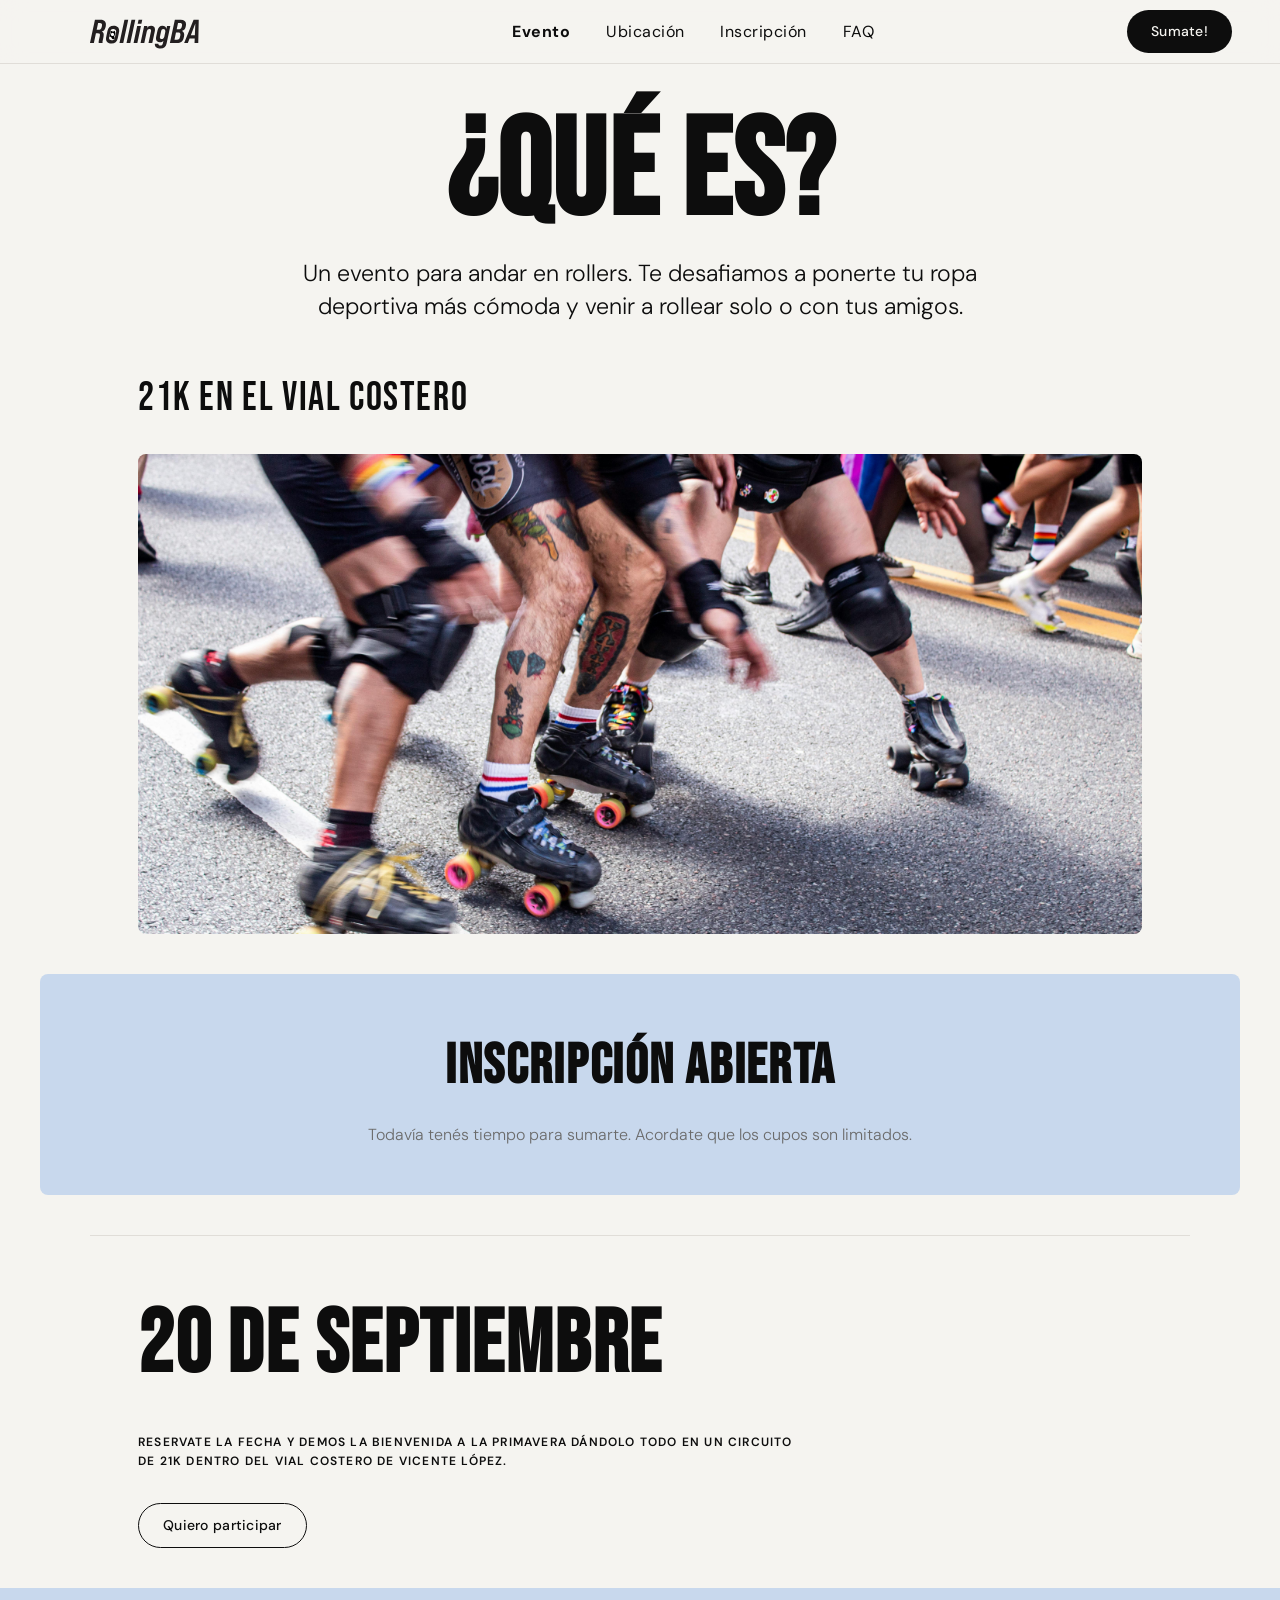
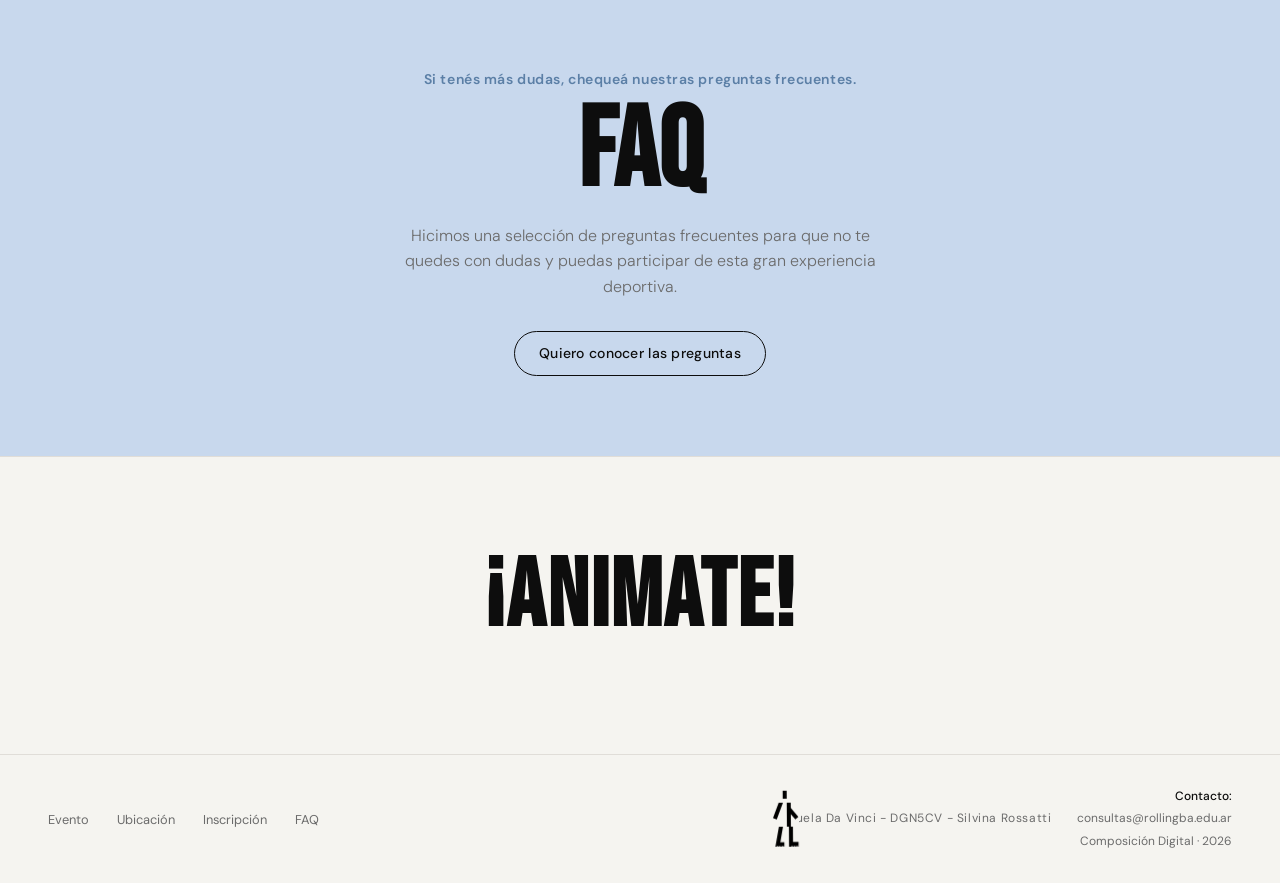
==== secciones/evento.html @ 22c5d2f3 "Add files via upload" ====
<!DOCTYPE html>
<html lang="es">
<head>
  <meta charset="UTF-8">
  <meta name="viewport" content="width=device-width, initial-scale=1.0">
  <title>RollingBA – Evento</title>
  <link rel="preconnect" href="https://fonts.googleapis.com">
  <link rel="preconnect" href="https://fonts.gstatic.com" crossorigin>
  <link href="https://fonts.googleapis.com/css2?family=Bebas+Neue&family=DM+Sans:ital,opsz,wght@0,9..40,300;0,9..40,400;0,9..40,500;0,9..40,700&display=swap" rel="stylesheet">
  <link rel="stylesheet" href="../css/styles.css">
</head>
<body>

  <nav>
    <a href="../index.html" class="nav-logo">
      <img src="../multimedia/logo-nav.svg" alt="RollingBA">
    </a>
    <ul class="nav-links" id="navLinks">
      <li><a href="evento.html" class="active">Evento</a></li>
      <li><a href="ubicacion.html">Ubicación</a></li>
      <li><a href="inscripcion.html">Inscripción</a></li>
      <li><a href="faq.html">FAQ</a></li>
    </ul>
    <a href="inscripcion.html" class="btn-primary" id="navCta" style="display:none">Sumate!</a>
    <button class="nav-toggle" id="navToggle" aria-label="Menú">
      <span></span><span></span><span></span>
    </button>
  </nav>

  <header class="page-header">
    <h1 class="anim">¿Qué es?</h1>
  </header>

  <div class="evento-intro anim">
    <p>Un evento para andar en rollers. Te desafiamos a ponerte tu ropa deportiva más cómoda y venir a rollear solo o con tus amigos.</p>
  </div>

  <p class="evento-subtitle anim">21K EN EL VIAL COSTERO</p>

  <div class="hero-full anim">
    <img src="../multimedia/evento-hero.jpg" alt="Rollers en movimiento">
  </div>

  <section style="max-width:100%;margin:0 auto;padding:40px 40px 40px;">
    <div class="inscripcion-closed anim">
      <h2>INSCRIPCIÓN ABIERTA</h2>
      <p>Todavía tenés tiempo para sumarte. Acordate que los cupos son limitados.</p>
    </div>
  </section>

  <section class="evento-date-section">
    <h2 class="anim">20 DE SEPTIEMBRE</h2>
    <p class="anim">RESERVATE LA FECHA Y DEMOS LA BIENVENIDA A LA PRIMAVERA DÁNDOLO TODO EN UN CIRCUITO DE 21K DENTRO DEL VIAL COSTERO DE VICENTE LÓPEZ.</p>
    <a href="inscripcion.html" class="btn-outline anim">Quiero participar</a>
  </section>

  <section class="section-faq-teaser">
    <p class="pre-label">Si tenés más dudas, chequeá nuestras preguntas frecuentes.</p>
    <h2 class="anim">FAQ</h2>
    <p class="anim">Hicimos una selección de preguntas frecuentes para que no te quedes con dudas y puedas participar de esta gran experiencia deportiva.</p>
    <a href="faq.html" class="btn-outline anim">Quiero conocer las preguntas</a>
  </section>

  <div class="ubicacion-cierre anim">
    <h2>¡ANIMATE!</h2>
  </div>

  <!-- FOOTER -->
  <footer>
    <div class="footer-inner">
      <ul class="footer-links">
        <li><a href="evento.html">Evento</a></li>
        <li><a href="ubicacion.html">Ubicación</a></li>
        <li><a href="inscripcion.html">Inscripción</a></li>
        <li><a href="faq.html">FAQ</a></li>
      </ul>
      <div class="footer-brand">
        <div class="footer-skater-wrap" id="skaterWrap">
          <div class="footer-skater" id="footerSkater">
            <svg width="32" height="70" viewBox="0 0 32 70" fill="none" xmlns="http://www.w3.org/2000/svg">
              <path d="M12.4248 44.999L9 64.5H14V69.999L12 69L10 70L8 69L7.33789 69.999L5.5 69L4 70L2.75 69.999L7.33789 44.999H12.4248ZM22.3379 21.5869L31.751 32.6748L27.9258 35.9121L22.3379 29.3125V45H24.8379V64H31.751V70L30 69L28.5 70L27 69L25.5 70L23.5 69L22.5 70H19.8379V45H17.3379V15H22.3379V21.5869ZM4.6748 35.8877L0 34.1123L7.22461 15H12.5752L4.6748 35.8877ZM17.3389 9.9502H12.3389V0H17.3389V9.9502Z" fill="black"/>
            </svg>
          </div>
          <span class="footer-dgn" id="footerDgn">Escuela Da Vinci - DGN5CV - Silvina Rossatti</span>
        </div>
      </div>
      <div class="footer-contact">
        <strong>Contacto:</strong>
        <a href="mailto:consultas@rollingba.edu.ar">consultas@rollingba.edu.ar</a>
        <span style="display:block;margin-top:4px;">Composición Digital · 2026</span>
      </div>
    </div>
  </footer>

  <script src="../js/main.js"></script>
</body>
</html>
---- css/styles.css ----
*, *::before, *::after { box-sizing: border-box; margin: 0; padding: 0; }

:root {
  --black: #0d0d0d;
  --white: #f5f4f0;
  --blue: #5b7fa6;
  --blue-light: #c8d8ed;
  --gray: #6b6b6b;
  --border: #e0ddd8;
  --font-display: 'Bebas Neue', sans-serif;
  --font-body: 'DM Sans', sans-serif;
}

html { scroll-behavior: smooth; }

body {
  background: var(--white);
  color: var(--black);
  font-family: var(--font-body);
  font-size: 16px;
  line-height: 1.6;
  overflow-x: hidden;
}

/* ─── NAV ─── */
nav {
  position: fixed;
  top: 0; left: 0; right: 0;
  z-index: 100;
  display: flex;
  align-items: center;
  justify-content: space-between;
  padding: 0 48px;
  height: 64px;
  background: rgba(245, 244, 240, 0.92);
  backdrop-filter: blur(12px);
  border-bottom: 1px solid var(--border);
}

.nav-logo {
  display: flex;
  align-items: center;
  text-decoration: none;
}
.nav-logo img {
  height: 4.5rem;
  width: auto;
}

.nav-links {
  display: flex;
  align-items: center;
  gap: 2.25rem;
  list-style: none;
}

.nav-links a {
  font-size: 1rem;
  font-weight: 400;
  color: var(--black);
  text-decoration: none;
  letter-spacing: 0.03em;
  transition: opacity 0.2s;
}
.nav-links a:hover { opacity: 0.5; }
.nav-links a.active { font-weight: 700; }

.btn-primary {
  display: inline-flex;
  align-items: center;
  justify-content: center;
  background: var(--black);
  color: var(--white);
  font-family: var(--font-body);
  font-size: 0.875rem;
  font-weight: 500;
  padding: 10px 24px;
  border-radius: 100px;
  text-decoration: none;
  border: none;
  cursor: pointer;
  transition: background 0.2s, transform 0.15s;
  letter-spacing: 0.02em;
}
.btn-primary:hover { background: var(--blue); transform: translateY(-1px); }

.btn-outline {
  display: inline-flex;
  align-items: center;
  justify-content: center;
  background: transparent;
  color: var(--black);
  font-family: var(--font-body);
  font-size: 0.875rem;
  font-weight: 500;
  padding: 10px 24px;
  border-radius: 100px;
  text-decoration: none;
  border: 1.5px solid var(--black);
  cursor: pointer;
  transition: background 0.2s, color 0.2s, transform 0.15s;
  letter-spacing: 0.02em;
}
.btn-outline:hover { background: var(--black); color: var(--white); transform: translateY(-1px); }

.nav-toggle {
  display: none;
  flex-direction: column;
  gap: 5px;
  cursor: pointer;
  background: none;
  border: none;
  padding: 4px;
}
.nav-toggle span {
  display: block;
  width: 22px;
  height: 2px;
  background: var(--black);
  border-radius: 2px;
  transition: transform 0.3s, opacity 0.3s;
}

/* ─── HOME HERO ─── */
.hero {
  padding-top: 64px;
  min-height: 100vh;
  display: flex;
  flex-direction: column;
  align-items: center;
}

.hero-text {
  text-align: center;
  padding: 72px 24px 48px;
}

.hero-km {
  font-family: var(--font-display);
  font-size: clamp(7rem, 20vw, 14rem);
  line-height: 0.9;
  letter-spacing: -0.01em;
  color: var(--black);
}

.hero-tagline {
  font-size: clamp(1rem, 2.5vw, 1.25rem);
  font-weight: 300;
  color: var(--gray);
  margin-top: 8px;
  letter-spacing: 0.04em;
}

.hero-image-wrapper {
  position: relative;
  width: 100%;
  max-width: 860px;
  margin: 0 auto;
}

.hero-image-wrapper::before {
  content: '';
  position: absolute;
  left: -9999px;
  right: -9999px;
  top: 50%;
  transform: translateY(-50%);
  height: 72%;
  background: var(--blue-light);
  z-index: 0;
}

.hero-image-wrapper img {
  position: relative;
  z-index: 1;
  width: 100%;
  height: 460px;
  display: block;
  border-radius: 4px;
  object-fit: cover;
  object-position: center 30%;
}

/* ─── COUNTDOWN ─── */
.countdown-label {
  width: 100%;
  padding: 20px 48px;
  font-size: 0.75rem;
  font-weight: 500;
  letter-spacing: 0.08em;
  text-transform: uppercase;
  color: var(--black);
  background: var(--white);
}

.countdown-bar {
  width: 100%;
  background: var(--black);
  padding: 40px 48px;
}

.countdown-inner {
  display: flex;
  align-items: flex-start;
  justify-content: center;
  gap: clamp(24px, 6vw, 80px);
}

.countdown-unit {
  display: flex;
  flex-direction: column;
  align-items: center;
  gap: 4px;
}

.countdown-number {
  font-family: var(--font-display);
  font-size: clamp(3rem, 8vw, 5.5rem);
  line-height: 1;
  letter-spacing: 0.02em;
  color: var(--white);
}

.countdown-text {
  font-size: 0.7rem;
  font-weight: 400;
  letter-spacing: 0.1em;
  text-transform: uppercase;
  color: rgba(255,255,255,0.45);
}

/* ─── HOME: EVENT / MAP SECTION ─── */
.section-event {
  padding: 88px 48px 56px;
  max-width: 1200px;
  margin: 0 auto;
}

.section-event .date-label {
  font-size: 1rem;
  font-weight: 300;
  color: var(--gray);
  margin-bottom: 14px;
}

.section-event h2 {
  font-family: var(--font-display);
  font-size: clamp(2.5rem, 7vw, 5rem);
  line-height: 1.0;
  color: var(--black);
  max-width: 600px;
  margin-bottom: 20px;
}

.section-event > p {
  font-size: 1rem;
  font-weight: 300;
  color: var(--gray);
  max-width: 520px;
  margin-bottom: 36px;
}

.map-container {
  width: 100%;
  max-width: 760px;
  height: 400px;
  border-radius: 8px;
  overflow: hidden;
  border: 1px solid var(--border);
}
.map-container iframe { width: 100%; height: 100%; border: none; }

/* ─── HOME: INSCRIPTION ─── */
.section-inscripcion {
  padding: 88px 48px;
  max-width: 1200px;
  margin: 0 auto;
  border-top: 1px solid var(--border);
}

.section-inscripcion h2 {
  font-family: var(--font-display);
  font-size: clamp(2.5rem, 7vw, 5rem);
  color: var(--black);
  margin-bottom: 14px;
}

.section-inscripcion p {
  font-size: 1rem;
  font-weight: 300;
  color: var(--gray);
  max-width: 480px;
  margin-bottom: 28px;
}

/* ─── FAQ TEASER ─── */
.section-faq-teaser {
  background: var(--blue-light);
  padding: 80px 48px;
  text-align: center;
}

.section-faq-teaser .pre-label {
  font-size: 0.875rem;
  font-weight: 600;
  color: var(--blue);
  margin-bottom: 10px;
  letter-spacing: 0.04em;
}

.section-faq-teaser h2 {
  font-family: var(--font-display);
  font-size: clamp(3rem, 10vw, 7rem);
  line-height: 0.95;
  color: var(--black);
  margin-bottom: 16px;
}

.section-faq-teaser p {
  font-size: 1rem;
  font-weight: 300;
  color: var(--gray);
  max-width: 480px;
  margin: 0 auto 32px;
}

/* ─── PAGE HEADER ─── */
.page-header {
  padding-top: 64px;
  text-align: center;
}

.page-header h1 {
  font-family: var(--font-display);
  font-size: clamp(4rem, 14vw, 8.5rem);
  line-height: 0.92;
  letter-spacing: 0.01em;
  color: var(--black);
  padding: 48px 24px 20px;
}

.page-header .subtitle {
  font-size: clamp(1rem, 2.5vw, 1.35rem);
  font-weight: 300;
  color: var(--black);
  max-width: 540px;
  margin: 0 auto;
  padding: 0 24px 48px;
  line-height: 1.45;
}

/* ─── EVENTO PAGE ─── */
.evento-intro {
  padding: 0 48px 36px;
  max-width: clamp(280px, 90%, 800px);
  margin-left: auto;
  margin-right: auto;
  text-align: center;
  display: block;
}

.evento-intro p {
  font-size: clamp(1.1rem, 2.5vw, 1.45rem);
  font-weight: 300;
  color: var(--black);
  line-height: 1.4;
}

.evento-subtitle {
  font-family: var(--font-display);
  font-size: clamp(1.5rem, 4vw, 2.5rem);
  letter-spacing: 0.04em;
  color: var(--black);
  max-width: 1100px;
  margin: 0 auto;
  padding: 8px 48px 24px;
}

.hero-full {
  width: 100%;
  max-width: 1100px;
  margin: 0 auto;
  padding: 0 48px;
}

.hero-full img {
  width: 100%;
  height: 480px;
  object-fit: cover;
  object-position: center 20%;
  border-radius: 8px;
  display: block;
}

.hero-full-img {
  width: 100%;
  max-width: 1100px;
  margin: 0 auto;
  padding: 0 48px;
}
.hero-full-img img {
  width: 100%;
  height: 480px;
  object-fit: cover;
  object-position: center 20%;
  border-radius: 8px;
  display: block;
}

.evento-date-section {
  max-width: 1100px;
  margin: 0 auto;
  padding: 40px 48px 40px;
  border-top: 1px solid var(--border);

}

.evento-date-section h2 {
  font-family: var(--font-display);
  font-size: clamp(2.5rem, 8vw, 5.5rem);
  color: var(--black);
  margin-bottom: 16px;
  letter-spacing: 0.02em;
}

.evento-date-section p,
.evento-date-section .evento-desc {
  font-size: 0.75rem;
  font-weight: 600;
  letter-spacing: 0.1em;
  text-transform: uppercase;
  color: var(--black);
  max-width: 660px;
  margin-bottom: 32px;
}

/* ─── UBICACION PAGE ─── */
.ubicacion-intro {
  max-width: clamp(280px, 90%, 900px);
  margin: 0 auto;
  padding: 0 48px 48px;
  border-bottom: 1px solid var(--border);
}

.ubicacion-intro p {
  font-size: clamp(1rem, 2.5vw, 1.35rem);
  font-weight: 300;
  color: var(--black);
  line-height: 1.45;
}

.ubicacion-body {
  max-width: 1000px;
  margin: 0 auto;
  padding: 56px 48px;
}

.ubicacion-inscripcion h2,
.ubicacion-body h2 {
  font-family: var(--font-display);
  font-size: clamp(2rem, 5vw, 3.5rem);
  letter-spacing: 0.03em;
  color: var(--black);
  margin-bottom: 12px;
}

.ubicacion-inscripcion p,
.ubicacion-body p {
  font-size: 1rem;
  font-weight: 300;
  color: var(--gray);
  margin-bottom: 24px;
  max-width: 600px;
}

.ubicacion-map {
  width: 55%;
  height: 460px;
  border-radius: 8px;
  overflow: hidden;
  border: 1px solid var(--border);
  margin: 32px auto 56px;
}
.ubicacion-map iframe { width: 100%; height: 100%; border: none; }

.ubicacion-transporte {
  padding: 40px 0;
  border-top: 1px solid var(--border);
  text-align: center;
}

.ubicacion-transporte h2 {
  font-family: var(--font-display);
  font-size: clamp(2rem, 5vw, 3.5rem);
  letter-spacing: 0.03em;
  color: var(--black);
  margin-bottom: 16px;
}

.ubicacion-transporte p {
  font-size: clamp(1rem, 2.5vw, 1.35rem);
  font-weight: 300;
  color: var(--black);
}

.ubicacion-cierre {
  text-align: center;
  padding: 64px 48px 80px;
  border-top: 1px solid var(--border);
}

.ubicacion-cierre h2 {
  font-family: var(--font-display);
  font-size: clamp(3rem, 8vw, 6rem);
  letter-spacing: 0.02em;
  color: var(--black);
}

/* ─── FAQ PAGE ─── */
.faq-section {
  max-width: 860px;
  margin: 0 auto;
  padding: 0 48px 40px;
}

.faq-intro {
  font-family: var(--font-display);
  font-size: clamp(1.25rem, 3.5vw, 2rem);
  letter-spacing: 0.04em;
  color: var(--black);
  margin-bottom: 40px;
}

.faq-item {
  border-bottom: 1px solid var(--border);
  padding: 28px 0;
}
.faq-item:first-of-type { border-top: 1px solid var(--border); }

.faq-question {
  font-size: clamp(1rem, 2.5vw, 1.2rem);
  font-weight: 400;
  color: var(--black);
  margin-bottom: 10px;
  line-height: 1.3;
}

.faq-answer {
  font-size: 0.9375rem;
  font-weight: 300;
  color: var(--gray);
  line-height: 1.65;
  max-width: 680px;
}

.faq-contact {
  max-width: 860px;
  margin: 0 auto;
  padding: 0 48px 96px;
}

.faq-contact h2 {
  font-family: var(--font-display);
  font-size: clamp(2.5rem, 7vw, 5rem);
  letter-spacing: 0.02em;
  color: var(--black);
  margin-bottom: 16px;
}

.faq-contact p {
  font-size: 1rem;
  font-weight: 300;
  color: var(--gray);
}

.faq-contact a {
  font-weight: 600;
  color: var(--black);
  text-decoration: none;
  border-bottom: 1px solid currentColor;
  transition: opacity 0.2s;
}
.faq-contact a:hover { opacity: 0.5; }

/* ─── INSCRIPCION PAGE ─── */
.inscripcion-section {
  max-width: 680px;
  margin: 0 auto;
  padding: 42px 48px 80px;
}

.inscripcion-pre,
.inscripcion-intro {
  font-size: 1.3rem;
  font-weight: 300;
  color: var(--black);
  margin-bottom: 8px;
  text-align: center;
}

.inscripcion-section h2 {
  font-family: var(--font-display);
  font-size: clamp(1.75rem, 5vw, 3rem);
  letter-spacing: 0.04em;
  color: var(--black);
  margin-bottom: 40px;
  line-height: 1.05;
}

.form-grid {
  display: grid;
  grid-template-columns: 1fr 1fr;
  gap: 20px 24px;
}

.form-group { display: flex; flex-direction: column; gap: 6px; }
.form-group.full { grid-column: 1 / -1; }

label {
  font-size: 0.7rem;
  font-weight: 600;
  letter-spacing: 0.1em;
  text-transform: uppercase;
  color: var(--black);
}

input, select, textarea {
  font-family: var(--font-body);
  font-size: 0.9375rem;
  font-weight: 300;
  color: var(--black);
  background: var(--white);
  border: 1.5px solid var(--border);
  border-radius: 6px;
  padding: 12px 16px;
  outline: none;
  transition: border-color 0.2s;
  width: 100%;
  appearance: none;
}
input:focus, select:focus, textarea:focus { border-color: var(--black); }
input::placeholder, textarea::placeholder { color: #bbb; }
textarea { resize: vertical; min-height: 100px; }

.form-radio-group { display: flex; gap: 20px; flex-wrap: wrap; }

.form-radio {
  display: flex;
  align-items: center;
  gap: 8px;
  cursor: pointer;
  font-size: 0.9375rem;
  font-weight: 300;
  color: var(--black);
  font-family: var(--font-body);
}
.form-radio input[type="radio"] {
  width: 16px; height: 16px;
  border-radius: 50%;
  padding: 0; cursor: pointer;
  accent-color: var(--black);
}

.form-submit { margin-top: 36px; display: flex; flex-direction: column; gap: 12px; }
.form-note { font-size: 0.8rem; font-weight: 300; color: var(--gray); }

.inscripcion-closed,
.inscripcion-banner-inner {
  background: var(--blue-light);
  border-radius: 8px;
  padding: 48px 40px;
  text-align: center;
}

.inscripcion-closed h2,
.inscripcion-banner-inner h2 {
  font-family: var(--font-display);
  font-size: clamp(2rem, 5vw, 3.5rem);
  letter-spacing: 0.03em;
  color: var(--black);
  margin-bottom: 10px;
  text-align: center;
}

.inscripcion-closed p,
.inscripcion-banner-inner p {
  font-size: 1rem;
  font-weight: 300;
  color: var(--gray);
  text-align: center;
}

/* ─── FOOTER ─── */
footer {
  background: var(--white);
  border-top: 1px solid var(--border);
  padding: 32px 48px;
}

.footer-inner {
  display: flex;
  align-items: center;
  justify-content: space-between;
  flex-wrap: nowrap;
  gap: 20px;
}

.footer-links { display: flex; gap: 28px; list-style: none; }
.footer-links a { font-size: 0.8rem; color: var(--gray); text-decoration: none; transition: color 0.2s; }
.footer-links a:hover { color: var(--black); }

.footer-brand { display: flex; align-items: center; gap: 14px; }

/* ── FOOTER ROLLERSKATER ANIMATION ── */
.footer-skater-wrap {
  position: relative;
  height: 36px;
  margin: 0 auto;
  display: flex;
  justify-self: center; 
  justify-content: center;
  align-items: center;
}

.footer-skater {
  position: absolute;
  left: 0;
  top: 50%;
  transform: translateY(-50%);
  width: 1.6rem;
  height: auto;    
  will-change: transform, left;
  background: transparent;
  overflow: visible;
}

.footer-skater svg {
  width: 100%;
  height: 100%;
  display: block;
  background: transparent;
}

.footer-dgn {
  font-size: 0.75rem;
  color: var(--gray);
  letter-spacing: 0.05em;
  white-space: nowrap;
}

.footer-contact { font-size: 0.75rem; color: var(--gray); text-align: right; }
.footer-contact strong { font-weight: 500; color: var(--black); display: block; margin-bottom: 2px; }
.footer-contact a { color: var(--gray); text-decoration: none; }
.footer-contact a:hover { color: var(--black); }
.footer-credit { font-size: 0.75rem; color: var(--gray); }

/* ─── ANIMATIONS ─── */
@keyframes fadeUp {
  from { opacity: 0; transform: translateY(24px); }
  to   { opacity: 1; transform: translateY(0); }
}
.anim { opacity: 0; }
.anim.visible { animation: fadeUp 0.6s ease forwards; }

/* ─── RESPONSIVE ─── */
/* ─── TABLET (max 1024px) ─── */
@media (max-width: 1024px) {
  nav { padding: 0 32px; }

  .section-event,
  .section-inscripcion  { padding-left: 32px; padding-right: 32px; }
  .section-faq-teaser   { padding-left: 32px; padding-right: 32px; }

  .evento-intro,
  .evento-subtitle,
  .hero-full,
  .hero-full-img,
  .evento-date-section  { padding-left: 32px; padding-right: 32px; }

  .faq-section,
  .faq-contact          { padding-left: 32px; padding-right: 32px; }

  .inscripcion-section  { padding-left: 32px; padding-right: 32px; }

  .ubicacion-intro,
  .ubicacion-body,
  .ubicacion-cierre     { padding-left: 32px; padding-right: 32px; }

  footer                { padding-left: 32px; padding-right: 32px; }
}

/* ─── MOBILE (max 768px) ─── */
@media (max-width: 768px) {
  /* Nav - mobile*/
  nav { padding: 0 20px; height: 56px; }
  .nav-links, nav > .btn-primary { display: none; }
  .nav-toggle { display: flex; }

  .nav-links.open {
    display: flex;
    flex-direction: column;
    position: fixed;
    top: 56px; left: 0; right: 0;
    background: var(--white);
    border-bottom: 1px solid var(--border);
    padding: 24px 20px 32px;
    gap: 20px;
    align-items: flex-start;
    z-index: 99;
  }
  .nav-links.open a { font-size: 1.1rem; }

  /* Home hero - mobile */
  .hero { padding-top: 56px; }
  .hero-image-wrapper::before { display: none; }
  .hero-image-wrapper { padding: 0 20px; }
  .hero-image-wrapper img { height: 240px; }

  /* Countdown - mobile */
  .countdown-label { padding: 14px 20px; font-size: 0.7rem; }
  .countdown-bar   { padding: 28px 20px; }

  /* Home sections - mobile */
  .section-event        { padding: 48px 20px 36px; }
  .section-inscripcion  { padding: 48px 20px; }
  .section-faq-teaser   { padding: 48px 20px; }
  .map-container        { height: 240px; }

  /* Page header - mobile */
  .page-header { padding-top: 56px; }
  .page-header h1 { padding: 32px 20px 10px; }
  .page-header .subtitle { padding: 0 20px 28px; }

  /* Evento - mobile */
  .evento-intro         { padding: 0 20px 28px; }
  .evento-subtitle      { padding: 6px 20px 18px; }
  .hero-full,
  .hero-full-img        { padding: 0 20px; }
  .hero-full img,
  .hero-full-img img    { height: 220px; }
  .evento-date-section  { padding: 48px 20px 36px; }

  /* Ubicacion - mobile */
  .ubicacion-intro      { padding: 0 20px 36px; }
  .ubicacion-body       { padding: 40px 20px; }
  .ubicacion-map        { height: 240px; margin: 24px 0 40px; }
  .ubicacion-cierre     { padding: 48px 20px 60px; }

  /* FAQ - mobile */
  .faq-section          { padding: 0 20px 60px; }
  .faq-contact          { padding: 0 20px 72px; }

  /* Inscripcion - mobile */
  .inscripcion-section  { padding: 48px 20px 60px; }
  .form-grid            { grid-template-columns: 1fr; }
  .inscripcion-closed,
  .inscripcion-banner-inner { padding: 32px 20px; }

  /* Footer - mobile */
  footer { padding: 28px 20px; }
  .footer-inner {
    flex-direction: column;
    align-items: flex-start;
    flex-wrap: wrap;
    gap: 16px;
  }
  .footer-skater-wrap { width: 180px; flex: none; }
  .footer-contact { text-align: left; }
}

/* ─── SMALL MOBILE (max 480px) ─── */
@media (max-width: 480px) {
  .hero-text { padding: 44px 20px 28px; }

  .countdown-inner { gap: 20px; }
  .countdown-number { font-size: 2.8rem; }

  .section-faq-teaser h2 { font-size: 3.5rem; }

  .hero-full img,
  .hero-full-img img { height: 190px; }

  .faq-question { font-size: 1rem; }

  .inscripcion-section h2 { font-size: 1.6rem; }

  .ubicacion-cierre h2 { font-size: 2.8rem; }

  .footer-links { gap: 18px; flex-wrap: wrap; }
  .footer-skater-wrap { width: 150px; }
}
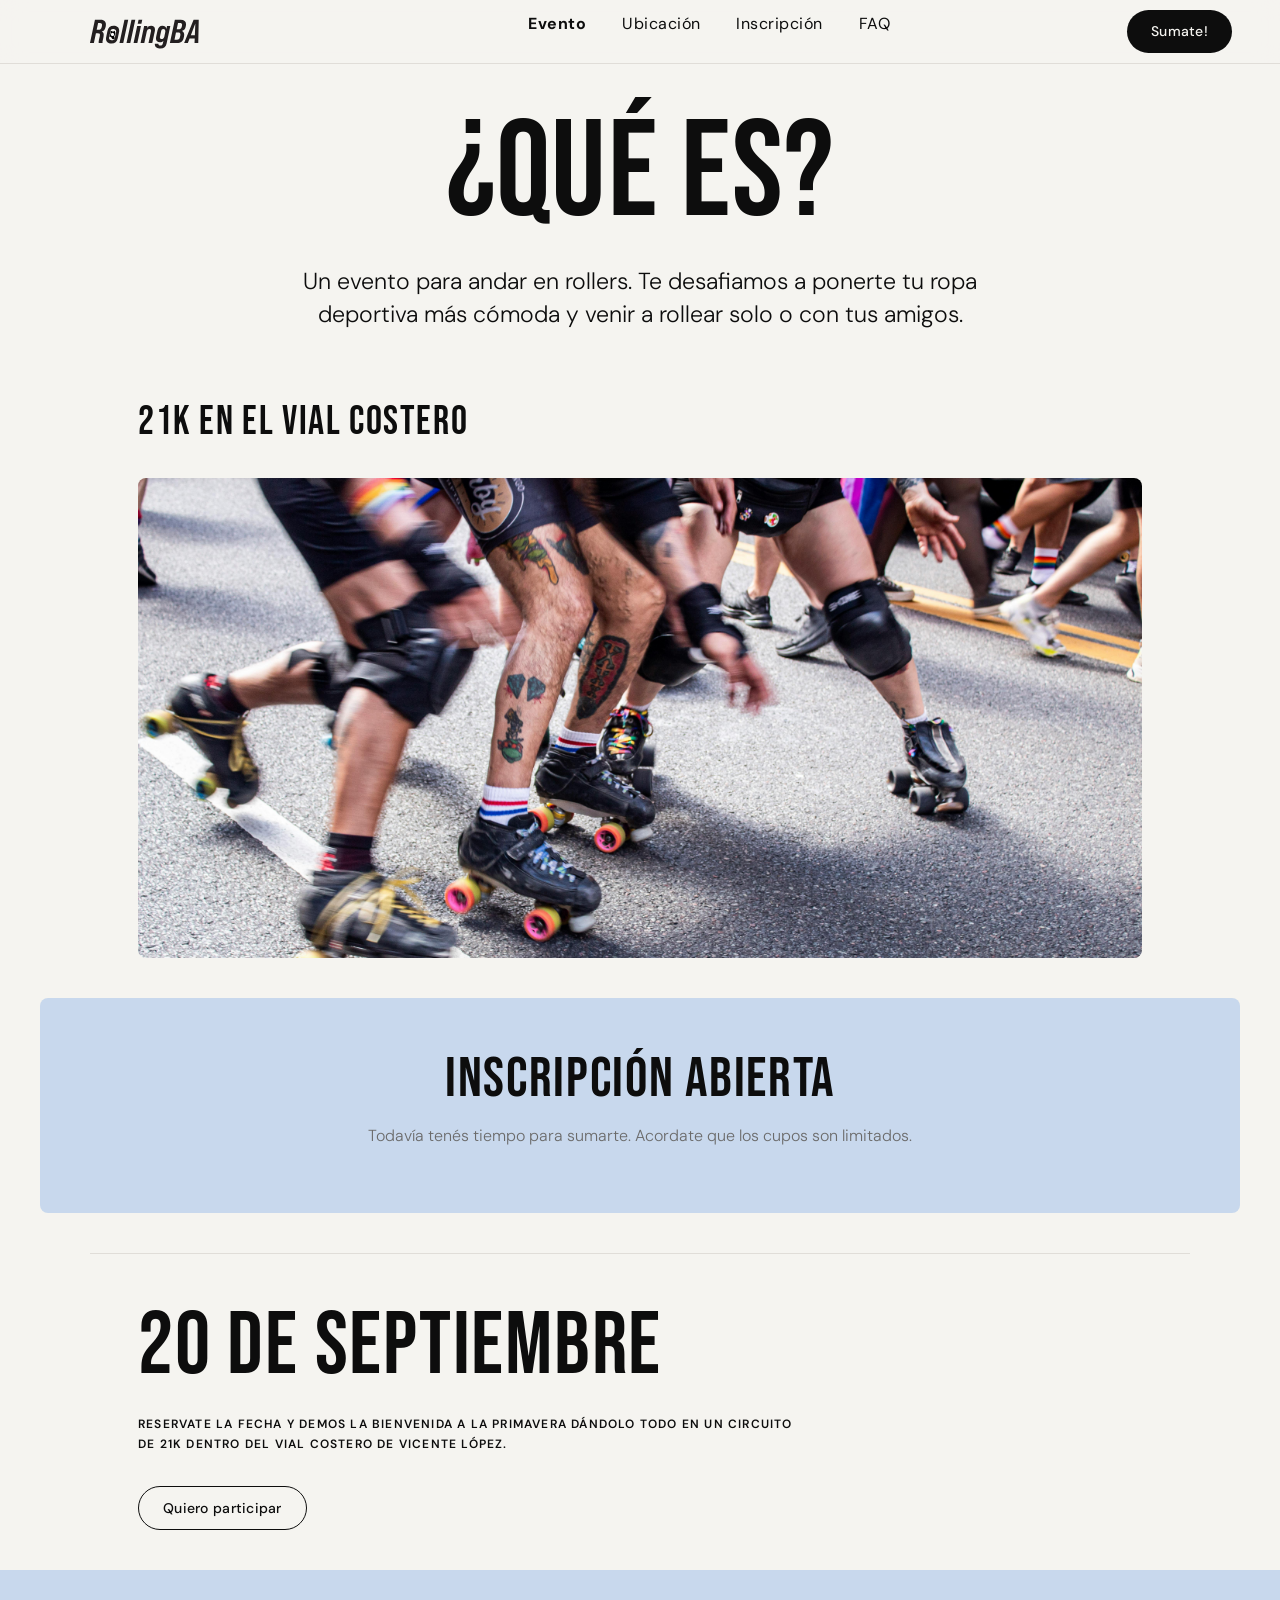
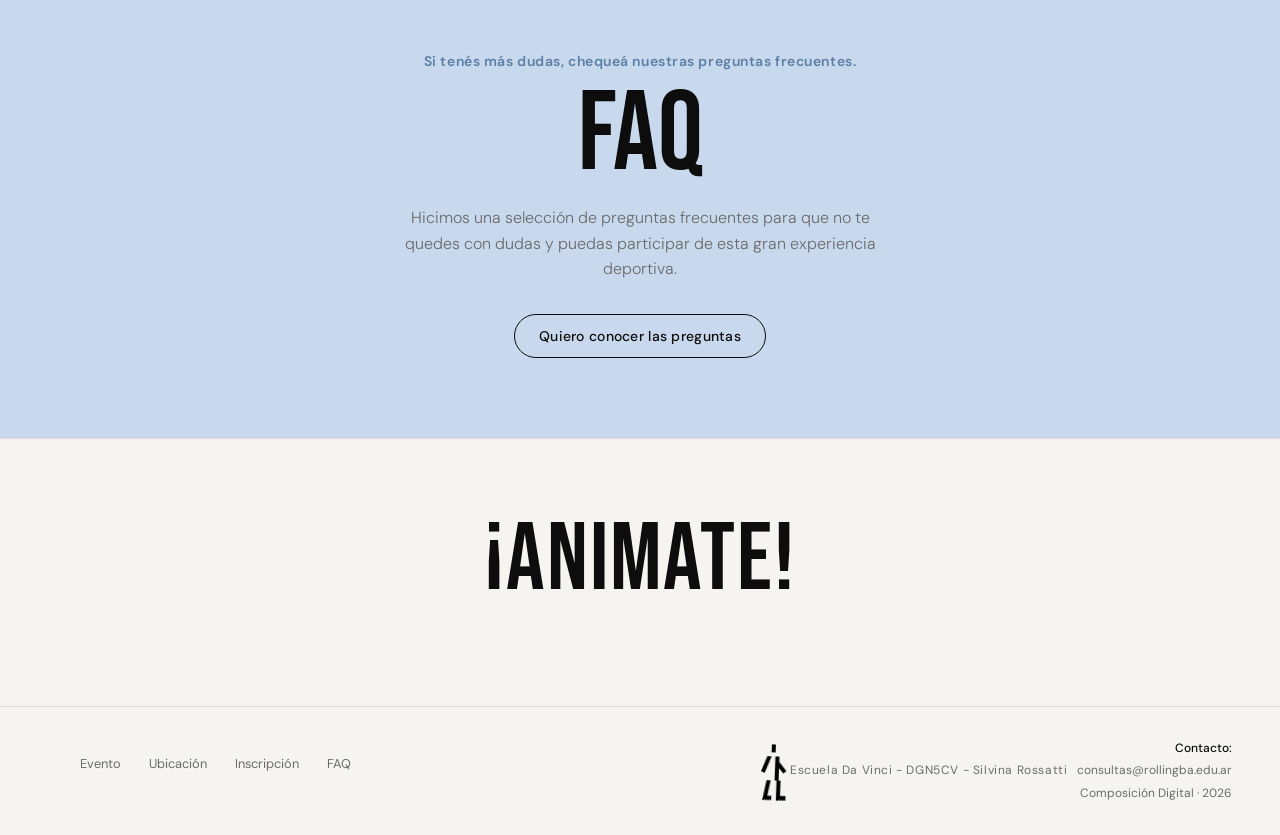
==== commit e1f62ac7: "Add files via upload" ====
--- a/secciones/evento.html
+++ b/secciones/evento.html
@@ -7,6 +7,8 @@
   <link rel="preconnect" href="https://fonts.googleapis.com">
   <link rel="preconnect" href="https://fonts.gstatic.com" crossorigin>
   <link href="https://fonts.googleapis.com/css2?family=Bebas+Neue&family=DM+Sans:ital,opsz,wght@0,9..40,300;0,9..40,400;0,9..40,500;0,9..40,700&display=swap" rel="stylesheet">
+  <!-- Bootstrap CSS -->
+  <link href="https://cdn.jsdelivr.net/npm/bootstrap@5.3.3/dist/css/bootstrap.min.css" rel="stylesheet">
   <link rel="stylesheet" href="../css/styles.css">
 </head>
 <body>
@@ -92,6 +94,8 @@
     </div>
   </footer>
 
+  <!-- Bootstrap JS -->
+  <script src="https://cdn.jsdelivr.net/npm/bootstrap@5.3.3/dist/js/bootstrap.bundle.min.js"></script>
   <script src="../js/main.js"></script>
 </body>
 </html>
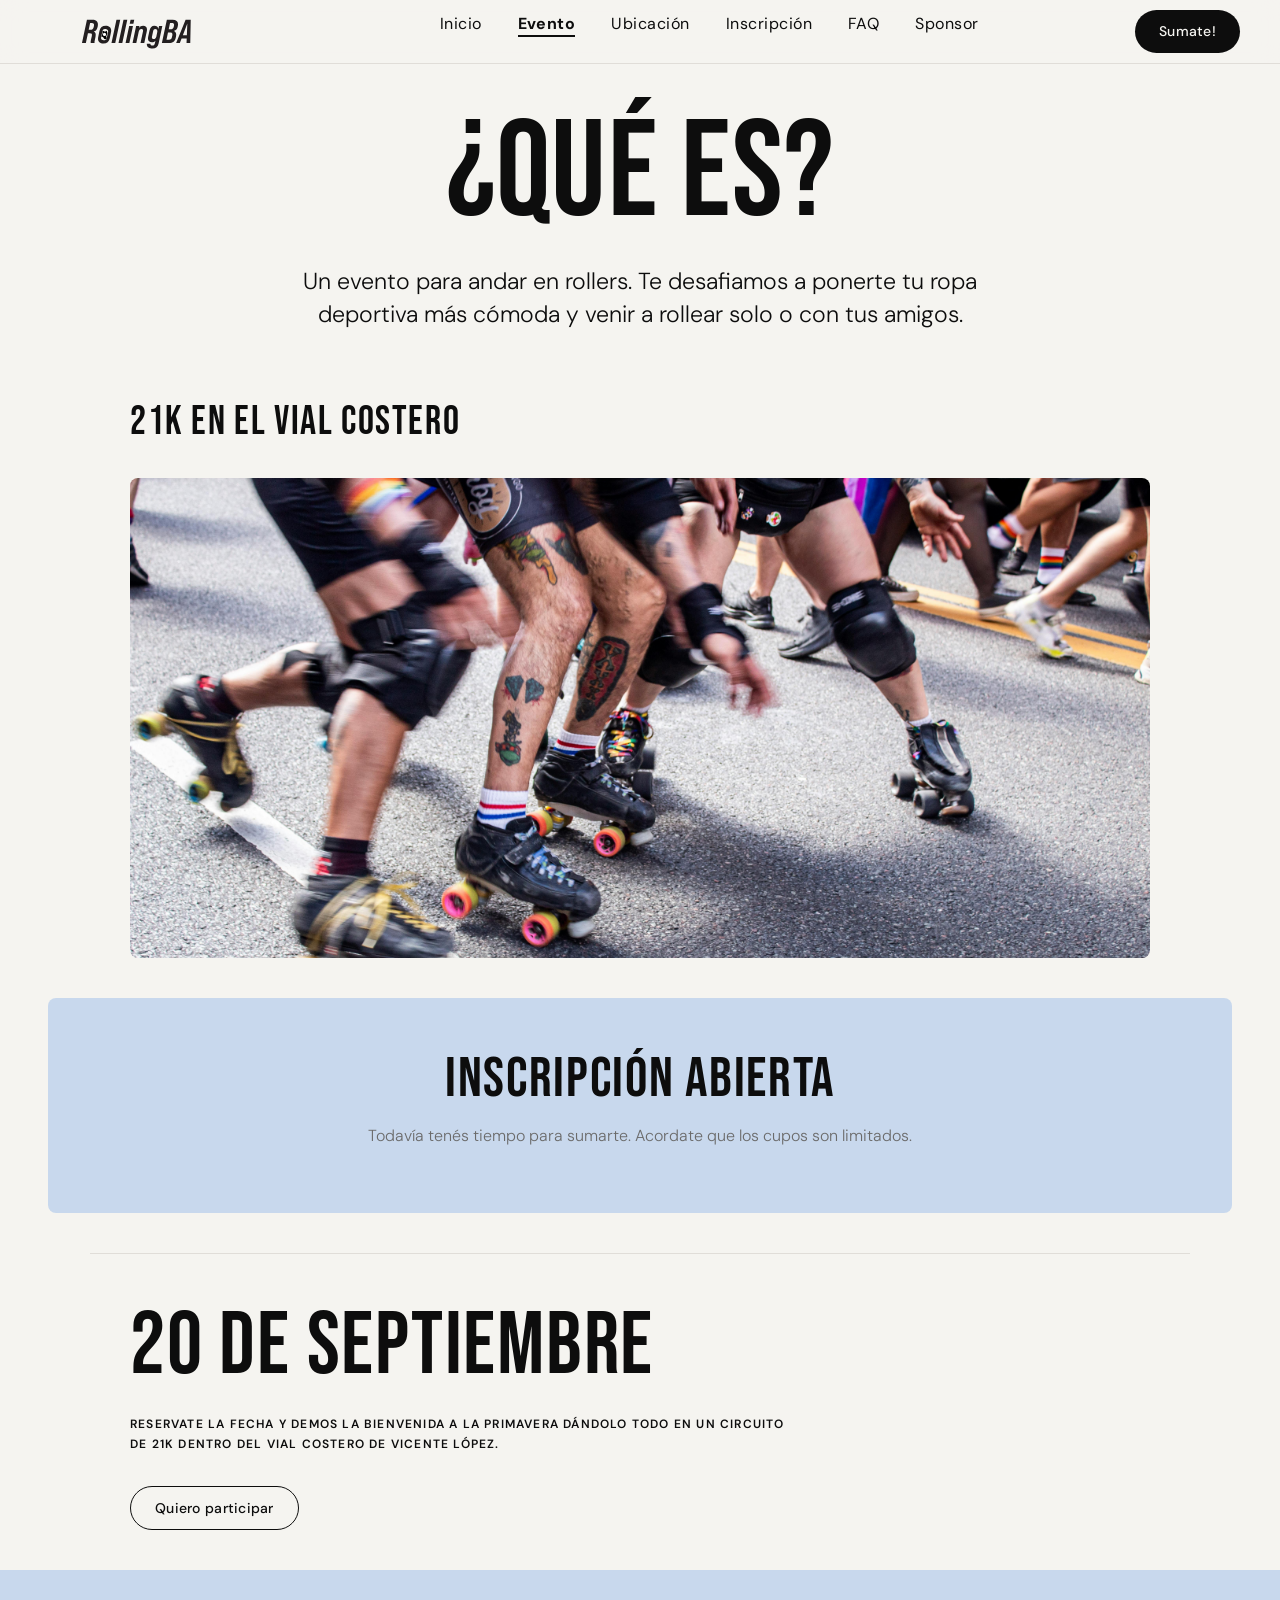
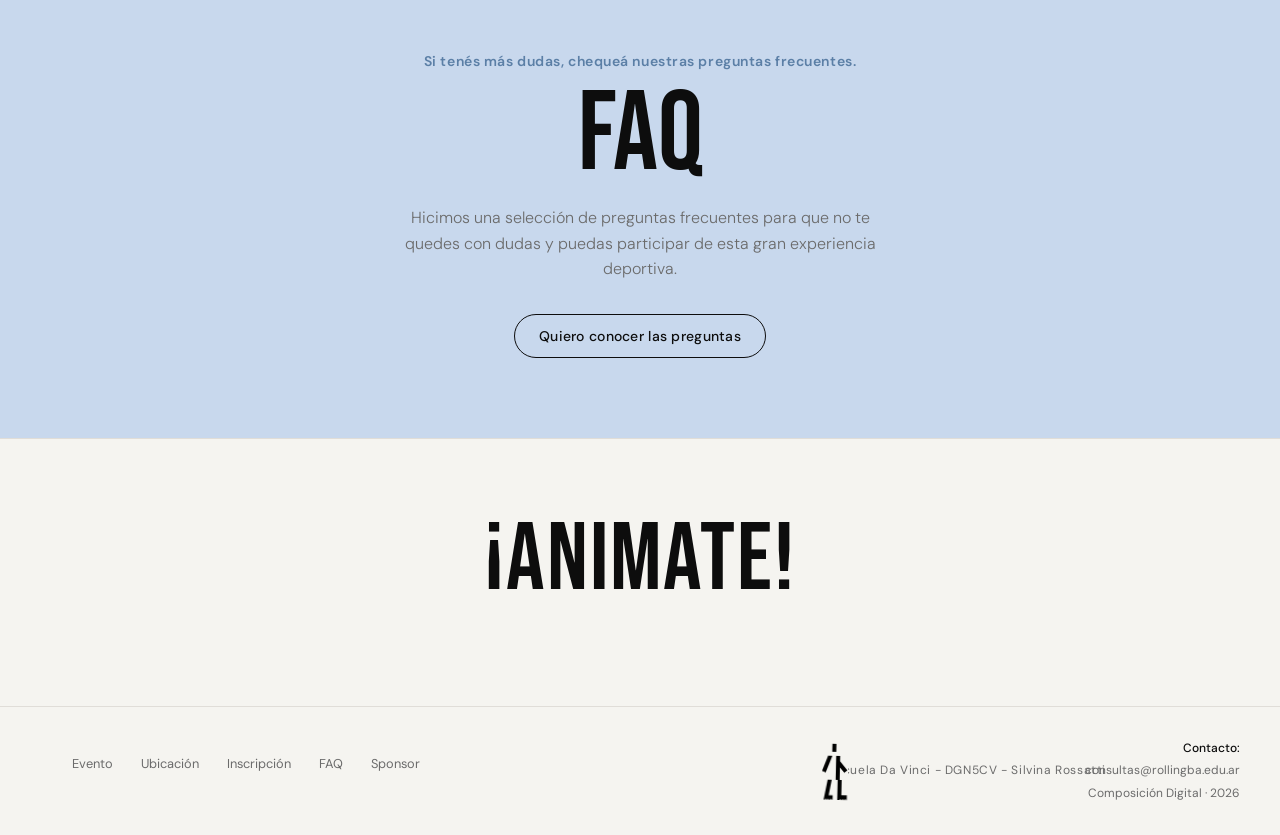
==== commit 77073dd6: "Add files via upload" ====
--- a/secciones/evento.html
+++ b/secciones/evento.html
@@ -7,7 +7,6 @@
   <link rel="preconnect" href="https://fonts.googleapis.com">
   <link rel="preconnect" href="https://fonts.gstatic.com" crossorigin>
   <link href="https://fonts.googleapis.com/css2?family=Bebas+Neue&family=DM+Sans:ital,opsz,wght@0,9..40,300;0,9..40,400;0,9..40,500;0,9..40,700&display=swap" rel="stylesheet">
-  <!-- Bootstrap CSS -->
   <link href="https://cdn.jsdelivr.net/npm/bootstrap@5.3.3/dist/css/bootstrap.min.css" rel="stylesheet">
   <link rel="stylesheet" href="../css/styles.css">
 </head>
@@ -18,13 +17,15 @@
       <img src="../multimedia/logo-nav.svg" alt="RollingBA">
     </a>
     <ul class="nav-links" id="navLinks">
+      <li><a href="../index.html">Inicio</a></li>
       <li><a href="evento.html" class="active">Evento</a></li>
       <li><a href="ubicacion.html">Ubicación</a></li>
       <li><a href="inscripcion.html">Inscripción</a></li>
       <li><a href="faq.html">FAQ</a></li>
+      <li><a href="lubricante.html">Sponsor</a></li>
     </ul>
-    <a href="inscripcion.html" class="btn-primary" id="navCta" style="display:none">Sumate!</a>
-    <button class="nav-toggle" id="navToggle" aria-label="Menú">
+    <a href="inscripcion.html" class="btn-primary d-none d-lg-inline-flex" id="navCta">Sumate!</a>
+    <button class="nav-toggle d-flex d-lg-none" id="navToggle" aria-label="Menú">
       <span></span><span></span><span></span>
     </button>
   </nav>
@@ -43,7 +44,7 @@
     <img src="../multimedia/evento-hero.jpg" alt="Rollers en movimiento">
   </div>
 
-  <section style="max-width:100%;margin:0 auto;padding:40px 40px 40px;">
+  <section class="inscripcion-banner-section">
     <div class="inscripcion-closed anim">
       <h2>INSCRIPCIÓN ABIERTA</h2>
       <p>Todavía tenés tiempo para sumarte. Acordate que los cupos son limitados.</p>
@@ -69,12 +70,13 @@
 
   <!-- FOOTER -->
   <footer>
-    <div class="footer-inner">
+    <div class="footer-inner d-flex flex-column flex-lg-row align-items-start align-items-lg-center justify-content-lg-between gap-3 flex-wrap">
       <ul class="footer-links">
         <li><a href="evento.html">Evento</a></li>
         <li><a href="ubicacion.html">Ubicación</a></li>
         <li><a href="inscripcion.html">Inscripción</a></li>
         <li><a href="faq.html">FAQ</a></li>
+        <li><a href="lubricante.html">Sponsor</a></li>
       </ul>
       <div class="footer-brand">
         <div class="footer-skater-wrap" id="skaterWrap">
@@ -86,15 +88,14 @@
           <span class="footer-dgn" id="footerDgn">Escuela Da Vinci - DGN5CV - Silvina Rossatti</span>
         </div>
       </div>
-      <div class="footer-contact">
+      <div class="footer-contact text-start text-lg-end">
         <strong>Contacto:</strong>
         <a href="mailto:consultas@rollingba.edu.ar">consultas@rollingba.edu.ar</a>
-        <span style="display:block;margin-top:4px;">Composición Digital · 2026</span>
+        <span class="footer-credit">Composición Digital · 2026</span>
       </div>
     </div>
   </footer>
 
-  <!-- Bootstrap JS -->
   <script src="https://cdn.jsdelivr.net/npm/bootstrap@5.3.3/dist/js/bootstrap.bundle.min.js"></script>
   <script src="../js/main.js"></script>
 </body>
--- a/css/styles.css
+++ b/css/styles.css
@@ -128,6 +128,7 @@
   display: flex;
   flex-direction: column;
   align-items: center;
+  justify-content: flex-start;
 }
 
 .hero-text {
@@ -232,8 +233,9 @@
 /* ─── HOME: EVENT / MAP SECTION ─── */
 .section-event {
   padding: 88px 48px 56px;
-  max-width: 1200px;
-  margin: 0 auto;
+  max-width: 860px;
+  margin: 0 auto;
+  width: 100%;
 }
 
 .section-event .date-label {
@@ -248,7 +250,7 @@
   font-size: clamp(2.5rem, 7vw, 5rem);
   line-height: 1.0;
   color: var(--black);
-  max-width: 600px;
+  max-width: 100%;
   margin-bottom: 20px;
 }
 
@@ -256,7 +258,7 @@
   font-size: 1rem;
   font-weight: 300;
   color: var(--gray);
-  max-width: 520px;
+  max-width: 100%;
   margin-bottom: 36px;
 }
 
@@ -273,8 +275,9 @@
 /* ─── HOME: INSCRIPTION ─── */
 .section-inscripcion {
   padding: 88px 48px;
-  max-width: 1200px;
-  margin: 0 auto;
+  max-width: 860px;
+  margin: 0 auto;
+  width: 100%;
   border-top: 1px solid var(--border);
 }
 
@@ -289,7 +292,7 @@
   font-size: 1rem;
   font-weight: 300;
   color: var(--gray);
-  max-width: 480px;
+  max-width: 100%;
   margin-bottom: 28px;
 }
 
@@ -688,6 +691,270 @@
   font-weight: 300;
   color: var(--gray);
   text-align: center;
+}
+
+/* ─── INSCRIPCION BANNER (also used on evento) ─── */
+.inscripcion-banner-section {
+  max-width: 100%;
+  margin: 0 auto;
+  padding: 40px 48px;
+}
+
+/* ─── FORM SUCCESS ─── */
+.form-success {
+  margin-top: 48px;
+  padding: 40px;
+  background: var(--blue-light);
+  border-radius: 8px;
+  text-align: center;
+}
+
+.form-success-title {
+  font-family: var(--font-display);
+  font-size: 2.5rem;
+  margin-bottom: 12px;
+}
+
+.form-success-msg {
+  font-size: 1rem;
+  font-weight: 300;
+  color: var(--gray);
+}
+
+.form-submit .btn-primary { width: fit-content; }
+
+/* ─── LUBRICANTE: HERO ─── */
+.lubricante-hero {
+  padding-top: 64px;
+  min-height: 100vh;
+  display: grid;
+  grid-template-columns: 1fr 1fr;
+  align-items: center;
+  gap: 0;
+  overflow: hidden;
+}
+
+.lubricante-hero-text {
+  padding: 80px 48px;
+  max-width: 560px;
+  margin-left: auto;
+}
+
+.lubricante-eyebrow {
+  font-size: 0.7rem;
+  font-weight: 700;
+  letter-spacing: 0.14em;
+  text-transform: uppercase;
+  color: #f5c100;
+  background: var(--black);
+  display: inline-block;
+  padding: 4px 10px;
+  border-radius: 3px;
+  margin-bottom: 20px;
+}
+
+.lubricante-hero-text h1 {
+  font-family: var(--font-display);
+  font-size: clamp(3.5rem, 7vw, 6.5rem);
+  line-height: 0.92;
+  letter-spacing: 0.01em;
+  color: var(--black);
+  margin-bottom: 24px;
+}
+
+.lubricante-hero-text p {
+  font-size: clamp(1rem, 1.5vw, 1.2rem);
+  font-weight: 300;
+  color: var(--gray);
+  line-height: 1.6;
+  max-width: 420px;
+  margin-bottom: 36px;
+}
+
+/* ─── LUBRICANTE: 3D VIEWER ─── */
+.lubricante-viewer-wrap {
+  position: relative;
+  width: 100%;
+  height: 100vh;
+  background: #f0ede8;
+  display: flex;
+  align-items: center;
+  justify-content: center;
+  overflow: hidden;
+}
+
+.lubricante-viewer-wrap::before {
+  content: '';
+  position: absolute;
+  inset: 0;
+  background: radial-gradient(ellipse at 60% 50%, rgba(91,127,166,0.12) 0%, transparent 70%);
+  pointer-events: none;
+}
+
+#model-canvas {
+  width: 100%;
+  height: 100%;
+  cursor: grab;
+  display: block;
+}
+
+#model-canvas:active { cursor: grabbing; }
+
+.viewer-hint {
+  position: absolute;
+  bottom: 28px;
+  left: 50%;
+  transform: translateX(-50%);
+  display: flex;
+  align-items: center;
+  gap: 8px;
+  font-size: 0.7rem;
+  font-weight: 500;
+  letter-spacing: 0.08em;
+  text-transform: uppercase;
+  color: var(--gray);
+  opacity: 1;
+  transition: opacity 0.5s ease;
+  pointer-events: none;
+  white-space: nowrap;
+}
+
+.viewer-hint.hidden { opacity: 0; }
+.viewer-hint svg { width: 18px; height: 18px; opacity: 0.6; }
+
+/* ─── LUBRICANTE: FEATURES ─── */
+.lubricante-features {
+  background: var(--black);
+  padding: 96px 48px;
+}
+
+.lubricante-features-inner {
+  max-width: 1100px;
+  margin: 0 auto;
+}
+
+.lubricante-features h2 {
+  font-family: var(--font-display);
+  font-size: clamp(2.5rem, 6vw, 5rem);
+  color: var(--white);
+  margin-bottom: 64px;
+  letter-spacing: 0.02em;
+}
+
+.features-grid {
+  display: grid;
+  grid-template-columns: repeat(3, 1fr);
+  gap: 40px;
+}
+
+.feature-item {
+  border-top: 1px solid rgba(245,244,240,0.15);
+  padding-top: 24px;
+}
+
+.feature-number {
+  font-family: var(--font-display);
+  font-size: 3.5rem;
+  color: #f5c100;
+  line-height: 1;
+  margin-bottom: 12px;
+}
+
+.feature-title {
+  font-size: 1rem;
+  font-weight: 600;
+  color: var(--white);
+  margin-bottom: 8px;
+  letter-spacing: 0.03em;
+}
+
+.feature-desc {
+  font-size: 0.875rem;
+  font-weight: 300;
+  color: rgba(245,244,240,0.55);
+  line-height: 1.6;
+}
+
+/* ─── LUBRICANTE: PRODUCT INFO (centered text only) ─── */
+.lubricante-info {
+  padding: 96px 48px;
+  max-width: 760px;
+  margin: 0 auto;
+  text-align: center;
+}
+
+.lubricante-info-text h2 {
+  font-family: var(--font-display);
+  font-size: clamp(2.5rem, 5vw, 4.5rem);
+  line-height: 0.95;
+  color: var(--black);
+  margin-bottom: 28px;
+  letter-spacing: 0.02em;
+}
+
+.lubricante-info-text p {
+  font-size: 1rem;
+  font-weight: 300;
+  color: var(--gray);
+  line-height: 1.7;
+  margin-bottom: 20px;
+}
+
+.lubricante-specs {
+  margin-top: 32px;
+  display: flex;
+  flex-direction: column;
+  gap: 0;
+  text-align: left;
+}
+
+.lubricante-spec {
+  display: flex;
+  justify-content: space-between;
+  align-items: baseline;
+  padding: 14px 0;
+  border-bottom: 1px solid var(--border);
+  font-size: 0.9rem;
+}
+
+.lubricante-spec:first-child {
+  border-top: 1px solid var(--border);
+}
+
+.spec-label {
+  font-weight: 600;
+  color: var(--black);
+  font-size: 0.75rem;
+  letter-spacing: 0.06em;
+  text-transform: uppercase;
+}
+
+.spec-value {
+  font-weight: 300;
+  color: var(--gray);
+}
+
+/* ─── LUBRICANTE: CTA ─── */
+.lubricante-cta {
+  background: #f5c100;
+  padding: 80px 48px;
+  text-align: center;
+}
+
+.lubricante-cta h2 {
+  font-family: var(--font-display);
+  font-size: clamp(2.5rem, 7vw, 5.5rem);
+  color: var(--black);
+  line-height: 0.95;
+  margin-bottom: 16px;
+  letter-spacing: 0.02em;
+}
+
+.lubricante-cta p {
+  font-size: 1rem;
+  font-weight: 400;
+  color: rgba(13,13,13,0.65);
+  margin-bottom: 0;
 }
 
 /* ─── FOOTER ─── */
@@ -752,47 +1019,175 @@
 .footer-contact strong { font-weight: 500; color: var(--black); display: block; margin-bottom: 2px; }
 .footer-contact a { color: var(--gray); text-decoration: none; }
 .footer-contact a:hover { color: var(--black); }
-.footer-credit { font-size: 0.75rem; color: var(--gray); }
+.footer-credit { display: block; margin-top: 4px; font-size: 0.75rem; color: var(--gray); }
 
 /* ─── ANIMATIONS ─── */
+
+/* Fade up — elementos de texto y secciones */
 @keyframes fadeUp {
   from { opacity: 0; transform: translateY(24px); }
   to   { opacity: 1; transform: translateY(0); }
 }
+
+/* Fade in suave — elementos de fondo o imagen */
+@keyframes fadeIn {
+  from { opacity: 0; }
+  to   { opacity: 1; }
+}
+
+/* Slide desde la izquierda — hero km */
+@keyframes slideInLeft {
+  from { opacity: 0; transform: translateX(-40px); }
+  to   { opacity: 1; transform: translateX(0); }
+}
+
+/* Slide desde la derecha — hero image */
+@keyframes slideInRight {
+  from { opacity: 0; transform: translateX(40px); }
+  to   { opacity: 1; transform: translateX(0); }
+}
+
+/* Scale up suave — banners y CTAs */
+@keyframes scaleIn {
+  from { opacity: 0; transform: scale(0.96); }
+  to   { opacity: 1; transform: scale(1); }
+}
+
+/* Pulse sutil — countdown numbers */
+@keyframes pulse {
+  0%, 100% { transform: scale(1); }
+  50%       { transform: scale(1.04); }
+}
+
+/* Underline grow — nav links hover */
+@keyframes underlineGrow {
+  from { transform: scaleX(0); }
+  to   { transform: scaleX(1); }
+}
+
+/* ── Clases de animación de entrada (.anim + .visible) ── */
 .anim { opacity: 0; }
 .anim.visible { animation: fadeUp 0.6s ease forwards; }
 
+/* Hero KM: entra desde la izquierda */
+.hero-km.anim.visible {
+  animation: slideInLeft 0.75s cubic-bezier(0.22, 1, 0.36, 1) forwards;
+}
+
+/* Hero tagline: fade puro con pequeño delay */
+.hero-tagline.anim.visible {
+  animation: fadeUp 0.7s ease 0.15s forwards;
+}
+
+/* Hero image: entra desde la derecha */
+.hero-image-wrapper.anim.visible {
+  animation: slideInRight 0.85s cubic-bezier(0.22, 1, 0.36, 1) 0.1s forwards;
+}
+
+/* Banners (inscripción abierta, closed): scale in */
+.inscripcion-closed.anim.visible,
+.inscripcion-banner-inner.anim.visible {
+  animation: scaleIn 0.55s ease forwards;
+}
+
+/* FAQ items: fadeUp con stagger via nth-child */
+.faq-item.anim.visible { animation: fadeUp 0.5s ease forwards; }
+.faq-item:nth-child(2).anim.visible  { animation-delay: 0.05s; }
+.faq-item:nth-child(3).anim.visible  { animation-delay: 0.10s; }
+.faq-item:nth-child(4).anim.visible  { animation-delay: 0.15s; }
+.faq-item:nth-child(5).anim.visible  { animation-delay: 0.20s; }
+.faq-item:nth-child(6).anim.visible  { animation-delay: 0.25s; }
+.faq-item:nth-child(7).anim.visible  { animation-delay: 0.30s; }
+.faq-item:nth-child(8).anim.visible  { animation-delay: 0.35s; }
+.faq-item:nth-child(9).anim.visible  { animation-delay: 0.40s; }
+.faq-item:nth-child(10).anim.visible { animation-delay: 0.45s; }
+.faq-item:nth-child(11).anim.visible { animation-delay: 0.50s; }
+
+/* Page header h1: slide desde arriba */
+.page-header h1.anim.visible {
+  animation: fadeUp 0.65s cubic-bezier(0.22, 1, 0.36, 1) forwards;
+}
+
+/* Map container: fade in */
+.map-container.anim.visible,
+.ubicacion-map.anim.visible {
+  animation: fadeIn 0.8s ease 0.2s forwards;
+}
+
+/* ── Hover con underline animado en nav ── */
+.nav-links a {
+  position: relative;
+}
+.nav-links a::after {
+  content: '';
+  position: absolute;
+  bottom: -3px; left: 0;
+  width: 100%; height: 1.5px;
+  background: var(--black);
+  transform: scaleX(0);
+  transform-origin: left;
+  transition: transform 0.25s ease;
+}
+.nav-links a:hover::after,
+.nav-links a.active::after { transform: scaleX(1); }
+/* Quitar el opacity hover que ya existía para que no compita */
+.nav-links a:hover { opacity: 1; }
+
+/* ── Transición suave en inputs del form ── */
+input, select, textarea {
+  transition: border-color 0.2s, box-shadow 0.2s;
+}
+input:focus, select:focus, textarea:focus {
+  border-color: var(--black);
+  box-shadow: 0 0 0 3px rgba(13,13,13,0.07);
+}
+
+/* ── Hover lift en hero image ── */
+.hero-image-wrapper img {
+  transition: transform 0.4s ease;
+}
+.hero-image-wrapper:hover img { transform: scale(1.015); }
+
+/* ── Pulse en countdown al cargar ── */
+.countdown-number {
+  display: inline-block;
+  transition: transform 0.15s ease;
+}
+
 /* ─── RESPONSIVE ─── */
-/* ─── TABLET (max 1024px) ─── */
-@media (max-width: 1024px) {
-  nav { padding: 0 32px; }
+
+/* ─── DESKTOP (960px – 1280px) ─── */
+@media (min-width: 960px) and (max-width: 1280px) {
+  nav { padding: 0 40px; }
 
   .section-event,
-  .section-inscripcion  { padding-left: 32px; padding-right: 32px; }
-  .section-faq-teaser   { padding-left: 32px; padding-right: 32px; }
+  .section-inscripcion  { padding-left: 40px; padding-right: 40px; }
+  .section-faq-teaser   { padding-left: 40px; padding-right: 40px; }
 
   .evento-intro,
   .evento-subtitle,
   .hero-full,
   .hero-full-img,
-  .evento-date-section  { padding-left: 32px; padding-right: 32px; }
+  .evento-date-section  { padding-left: 40px; padding-right: 40px; }
 
   .faq-section,
-  .faq-contact          { padding-left: 32px; padding-right: 32px; }
-
-  .inscripcion-section  { padding-left: 32px; padding-right: 32px; }
+  .faq-contact          { padding-left: 40px; padding-right: 40px; }
+
+  .inscripcion-section  { padding-left: 40px; padding-right: 40px; }
 
   .ubicacion-intro,
   .ubicacion-body,
-  .ubicacion-cierre     { padding-left: 32px; padding-right: 32px; }
-
-  footer                { padding-left: 32px; padding-right: 32px; }
-}
-
-/* ─── MOBILE (max 768px) ─── */
-@media (max-width: 768px) {
-  /* Nav - mobile*/
-  nav { padding: 0 20px; height: 56px; }
+  .ubicacion-cierre     { padding-left: 40px; padding-right: 40px; }
+
+  .countdown-label,
+  .countdown-bar        { padding-left: 40px; padding-right: 40px; }
+
+  footer                { padding-left: 40px; padding-right: 40px; }
+}
+
+/* ─── TABLET (501px – 959px) ─── */
+@media (min-width: 501px) and (max-width: 959px) {
+  nav { padding: 0 28px; height: 60px; }
   .nav-links, nav > .btn-primary { display: none; }
   .nav-toggle { display: flex; }
 
@@ -800,92 +1195,250 @@
     display: flex;
     flex-direction: column;
     position: fixed;
-    top: 56px; left: 0; right: 0;
+    top: 60px; left: 0; right: 0;
     background: var(--white);
     border-bottom: 1px solid var(--border);
-    padding: 24px 20px 32px;
+    padding: 24px 28px 32px;
     gap: 20px;
     align-items: flex-start;
     z-index: 99;
   }
   .nav-links.open a { font-size: 1.1rem; }
 
-  /* Home hero - mobile */
-  .hero { padding-top: 56px; }
+  /* Hero - tablet */
+  .hero { padding-top: 60px; min-height: unset; }
+  .hero-image-wrapper { padding: 0 28px; }
+  .hero-image-wrapper img { height: 340px; }
   .hero-image-wrapper::before { display: none; }
-  .hero-image-wrapper { padding: 0 20px; }
-  .hero-image-wrapper img { height: 240px; }
-
-  /* Countdown - mobile */
-  .countdown-label { padding: 14px 20px; font-size: 0.7rem; }
-  .countdown-bar   { padding: 28px 20px; }
-
-  /* Home sections - mobile */
-  .section-event        { padding: 48px 20px 36px; }
-  .section-inscripcion  { padding: 48px 20px; }
-  .section-faq-teaser   { padding: 48px 20px; }
-  .map-container        { height: 240px; }
-
-  /* Page header - mobile */
-  .page-header { padding-top: 56px; }
-  .page-header h1 { padding: 32px 20px 10px; }
-  .page-header .subtitle { padding: 0 20px 28px; }
-
-  /* Evento - mobile */
-  .evento-intro         { padding: 0 20px 28px; }
-  .evento-subtitle      { padding: 6px 20px 18px; }
+
+  /* Countdown - tablet */
+  .countdown-label { padding: 16px 28px; font-size: 0.72rem; }
+  .countdown-bar   { padding: 32px 28px; }
+
+  /* Home sections - tablet */
+  .section-event        { padding: 64px 28px 44px; }
+  .section-inscripcion  { padding: 64px 28px; }
+  .section-faq-teaser   { padding: 60px 28px; }
+  .map-container        { height: 320px; }
+
+  /* Page header - tablet */
+  .page-header { padding-top: 60px; }
+  .page-header h1 { padding: 40px 28px 14px; }
+  .page-header .subtitle { padding: 0 28px 36px; }
+
+  /* Evento - tablet */
+  .evento-intro         { padding: 0 28px 32px; }
+  .evento-subtitle      { padding: 8px 28px 20px; }
   .hero-full,
-  .hero-full-img        { padding: 0 20px; }
+  .hero-full-img        { padding: 0 28px; }
   .hero-full img,
-  .hero-full-img img    { height: 220px; }
-  .evento-date-section  { padding: 48px 20px 36px; }
-
-  /* Ubicacion - mobile */
-  .ubicacion-intro      { padding: 0 20px 36px; }
-  .ubicacion-body       { padding: 40px 20px; }
-  .ubicacion-map        { height: 240px; margin: 24px 0 40px; }
-  .ubicacion-cierre     { padding: 48px 20px 60px; }
-
-  /* FAQ - mobile */
-  .faq-section          { padding: 0 20px 60px; }
-  .faq-contact          { padding: 0 20px 72px; }
-
-  /* Inscripcion - mobile */
-  .inscripcion-section  { padding: 48px 20px 60px; }
-  .form-grid            { grid-template-columns: 1fr; }
+  .hero-full-img img    { height: 320px; }
+  .evento-date-section  { padding: 56px 28px 40px; }
+
+  /* Ubicacion - tablet */
+  .ubicacion-intro      { padding: 0 28px 40px; }
+  .ubicacion-body       { padding: 48px 28px; }
+  .ubicacion-map        { width: 80%; height: 340px; margin: 28px auto 48px; }
+  .ubicacion-cierre     { padding: 56px 28px 72px; }
+
+  /* FAQ - tablet */
+  .faq-section          { padding: 0 28px 48px; }
+  .faq-contact          { padding: 0 28px 80px; }
+
+  /* Inscripcion - tablet */
+  .inscripcion-section  { padding: 56px 28px 72px; }
+  .form-grid            { grid-template-columns: 1fr 1fr; }
   .inscripcion-closed,
-  .inscripcion-banner-inner { padding: 32px 20px; }
-
-  /* Footer - mobile */
-  footer { padding: 28px 20px; }
+  .inscripcion-banner-inner { padding: 40px 28px; }
+  .inscripcion-banner-section { padding: 32px 28px; }
+
+  /* Lubricante - tablet */
+  .lubricante-hero {
+    grid-template-columns: 1fr;
+    min-height: unset;
+    padding-top: 60px;
+  }
+  .lubricante-hero-text {
+    padding: 48px 28px 40px;
+    max-width: 100%;
+    margin-left: 0;
+    text-align: center;
+  }
+  .lubricante-hero-text p { max-width: 100%; margin: 0 auto 32px; }
+  .lubricante-viewer-wrap {
+    height: 60vw;
+    min-height: 320px;
+    max-height: 480px;
+  }
+  .lubricante-features { padding: 64px 28px; }
+  .features-grid       { grid-template-columns: repeat(2, 1fr); gap: 28px; }
+  .lubricante-info     { padding: 64px 28px; }
+  .lubricante-cta      { padding: 60px 28px; }
+
+  /* Footer - tablet */
+  footer { padding: 28px 28px; }
   .footer-inner {
     flex-direction: column;
     align-items: flex-start;
     flex-wrap: wrap;
     gap: 16px;
   }
-  .footer-skater-wrap { width: 180px; flex: none; }
+  .footer-skater-wrap { width: 200px; flex: none; }
   .footer-contact { text-align: left; }
 }
 
-/* ─── SMALL MOBILE (max 480px) ─── */
-@media (max-width: 480px) {
-  .hero-text { padding: 44px 20px 28px; }
-
-  .countdown-inner { gap: 20px; }
-  .countdown-number { font-size: 2.8rem; }
-
-  .section-faq-teaser h2 { font-size: 3.5rem; }
-
+/* ─── SMARTPHONE (0px – 500px) ─── */
+@media (max-width: 500px) {
+  /* Nav - smartphone */
+  nav { padding: 0 16px; height: 52px; }
+  .nav-links, nav > .btn-primary { display: none; }
+  .nav-toggle { display: flex; }
+
+  .nav-links.open {
+    display: flex;
+    flex-direction: column;
+    position: fixed;
+    top: 52px; left: 0; right: 0;
+    background: var(--white);
+    border-bottom: 1px solid var(--border);
+    padding: 20px 16px 28px;
+    gap: 18px;
+    align-items: flex-start;
+    z-index: 99;
+  }
+  .nav-links.open a { font-size: 1.05rem; }
+
+  /* Hero - smartphone */
+  .hero { padding-top: 52px; min-height: unset; }
+  .hero-text { padding: 40px 16px 24px; }
+  .hero-image-wrapper { padding: 0 16px; }
+  .hero-image-wrapper img { height: 210px; }
+  .hero-image-wrapper::before { display: none; }
+
+  /* Countdown - smartphone */
+  .countdown-label { padding: 12px 16px; font-size: 0.68rem; }
+  .countdown-bar   { padding: 24px 16px; }
+  .countdown-inner { gap: 16px; }
+  .countdown-number { font-size: 2.6rem; }
+
+  /* Home sections - smartphone */
+  .section-event        { padding: 40px 16px 32px; }
+  .section-inscripcion  { padding: 40px 16px; }
+  .section-faq-teaser   { padding: 40px 16px; }
+  .section-faq-teaser h2 { font-size: 3.2rem; }
+  .map-container        { height: 210px; }
+
+  /* Page header - smartphone */
+  .page-header { padding-top: 52px; }
+  .page-header h1 { padding: 28px 16px 8px; }
+  .page-header .subtitle { padding: 0 16px 24px; }
+
+  /* Evento - smartphone */
+  .evento-intro         { padding: 0 16px 24px; }
+  .evento-subtitle      { padding: 6px 16px 16px; }
+  .hero-full,
+  .hero-full-img        { padding: 0 16px; }
   .hero-full img,
-  .hero-full-img img { height: 190px; }
-
-  .faq-question { font-size: 1rem; }
-
-  .inscripcion-section h2 { font-size: 1.6rem; }
-
-  .ubicacion-cierre h2 { font-size: 2.8rem; }
-
-  .footer-links { gap: 18px; flex-wrap: wrap; }
-  .footer-skater-wrap { width: 150px; }
-}
+  .hero-full-img img    { height: 180px; }
+  .evento-date-section  { padding: 40px 16px 32px; }
+
+  /* Ubicacion - smartphone */
+  .ubicacion-intro      { padding: 0 16px 32px; }
+  .ubicacion-body       { padding: 36px 16px; }
+  .ubicacion-map        { width: 100%; height: 210px; margin: 20px 0 36px; }
+  .ubicacion-cierre     { padding: 40px 16px 56px; }
+  .ubicacion-cierre h2  { font-size: 2.6rem; }
+
+  /* FAQ - smartphone */
+  .faq-section          { padding: 0 16px 48px; }
+  .faq-contact          { padding: 0 16px 64px; }
+  .faq-question         { font-size: 0.975rem; }
+
+  /* Inscripcion - smartphone */
+  .inscripcion-section  { padding: 40px 16px 56px; }
+  .inscripcion-section h2 { font-size: 1.55rem; }
+  .form-grid            { grid-template-columns: 1fr; }
+  .inscripcion-closed,
+  .inscripcion-banner-inner { padding: 28px 16px; }
+  .inscripcion-banner-section { padding: 24px 16px; }
+
+  /* Lubricante - smartphone */
+  .lubricante-hero {
+    grid-template-columns: 1fr;
+    min-height: unset;
+    padding-top: 52px;
+  }
+  .lubricante-hero-text {
+    padding: 40px 16px 32px;
+    max-width: 100%;
+    margin-left: 0;
+    text-align: center;
+  }
+  .lubricante-hero-text h1 { font-size: clamp(3rem, 14vw, 4rem); }
+  .lubricante-hero-text p {
+    max-width: 100%;
+    margin: 0 auto 28px;
+    font-size: 1rem;
+  }
+  .lubricante-viewer-wrap {
+    height: 80vw;
+    min-height: 260px;
+    max-height: 360px;
+  }
+  .lubricante-features { padding: 56px 16px; }
+  .features-grid       { grid-template-columns: 1fr; gap: 24px; }
+  .lubricante-info     { padding: 56px 16px; }
+  .lubricante-cta      { padding: 56px 16px; }
+
+  /* Footer - smartphone */
+  footer { padding: 24px 16px; }
+  .footer-inner {
+    flex-direction: column;
+    align-items: flex-start;
+    flex-wrap: wrap;
+    gap: 14px;
+  }
+  .footer-links { gap: 14px; flex-wrap: wrap; }
+  .footer-skater-wrap { width: 150px; flex: none; }
+  .footer-contact { text-align: left; }
+}
+
+/* ─── Respeta preferencia de movimiento reducido ─── */
+@media (prefers-reduced-motion: reduce) {
+  .anim, .anim.visible,
+  .hero-km.anim.visible,
+  .hero-tagline.anim.visible,
+  .hero-image-wrapper.anim.visible,
+  .inscripcion-closed.anim.visible,
+  .faq-item.anim.visible,
+  .page-header h1.anim.visible,
+  .map-container.anim.visible,
+  .ubicacion-map.anim.visible {
+    animation: none;
+    opacity: 1;
+  }
+  .hero-image-wrapper:hover img { transform: none; }
+  .nav-links a::after { transition: none; }
+}
+
+/* ─── ANIMACIÓN COLECTIVO (ubicacion.html) ─── */
+.bus-wrap {
+  position: relative;
+  width: 100%;
+  height: 64px;
+  margin: 0;               /* sin margen: lo ubica el flujo entre mapa y borde */
+  overflow: hidden;
+}
+
+.bus-vehicle {
+  position: absolute;
+  top: 50%;
+  transform: translateY(-60%);
+  will-change: transform, left;
+  background: transparent;
+}
+
+.bus-vehicle svg {
+  display: block;
+  background: transparent;
+}
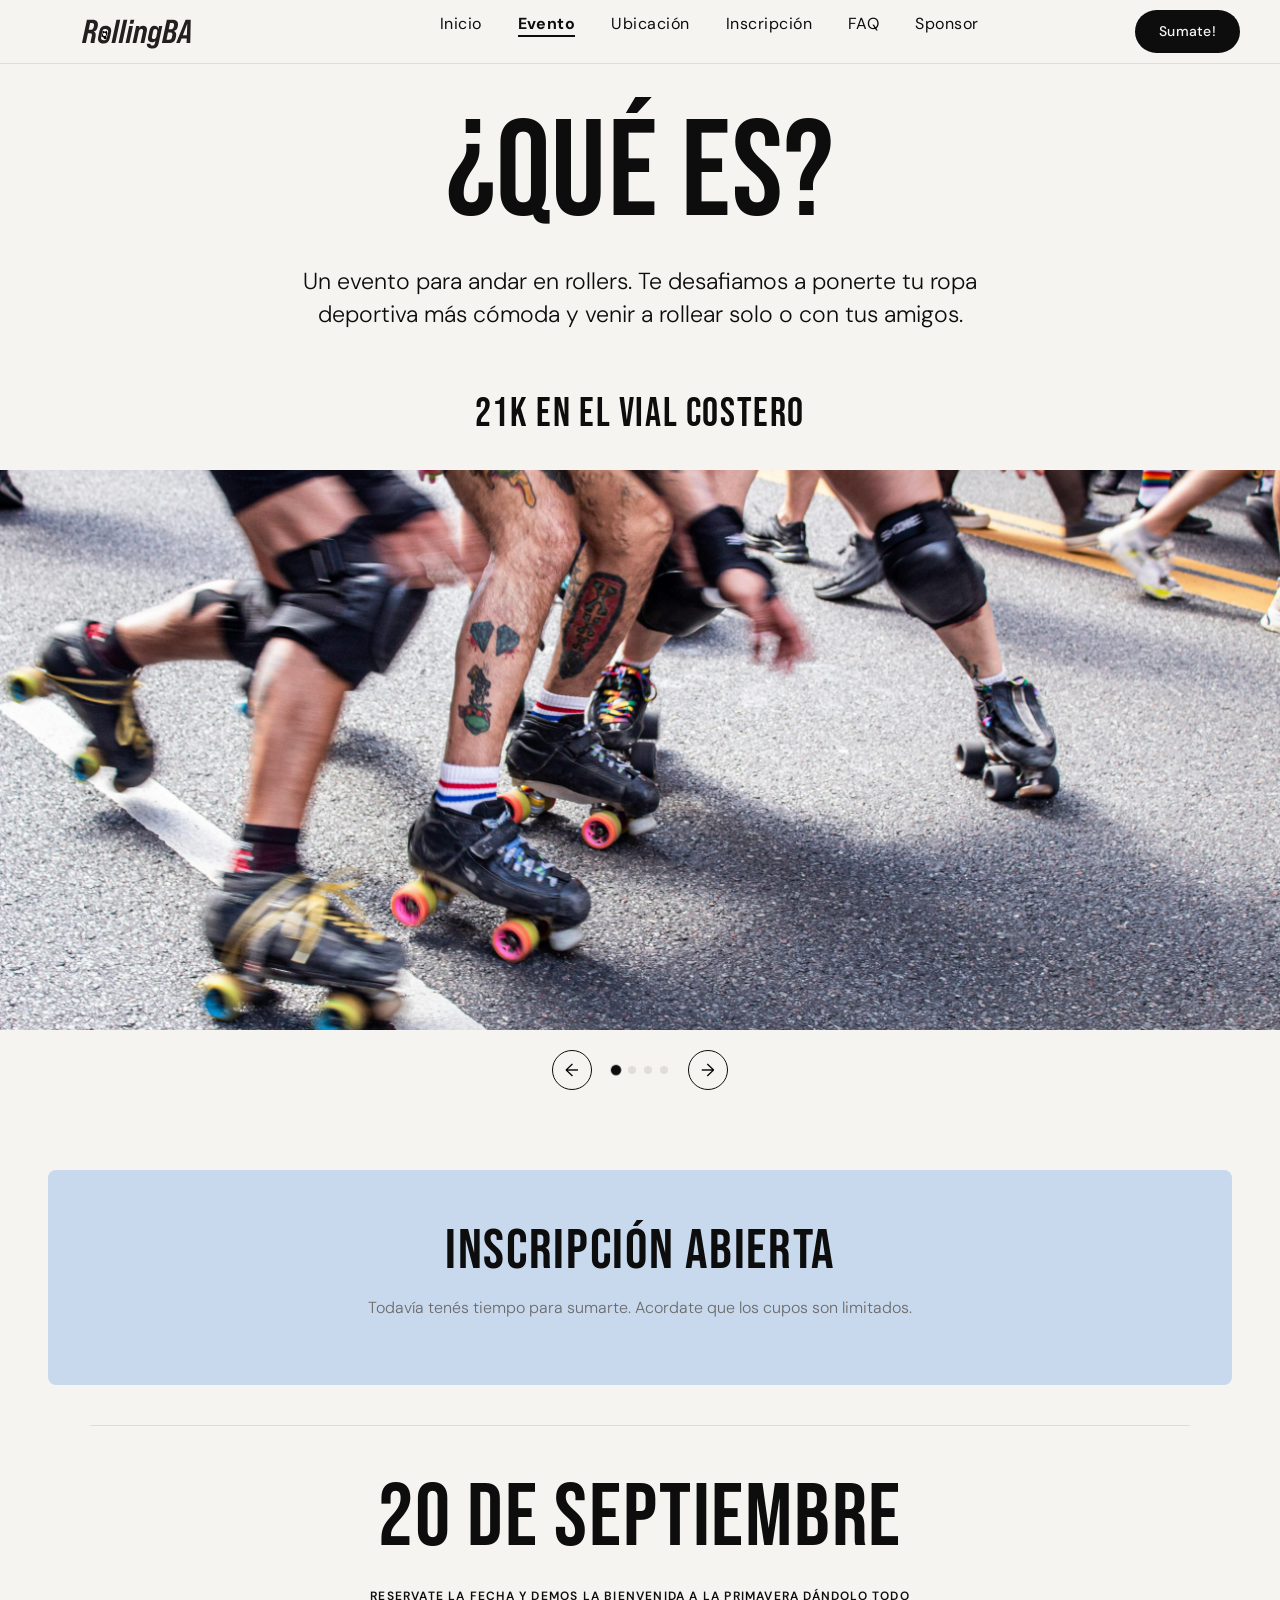
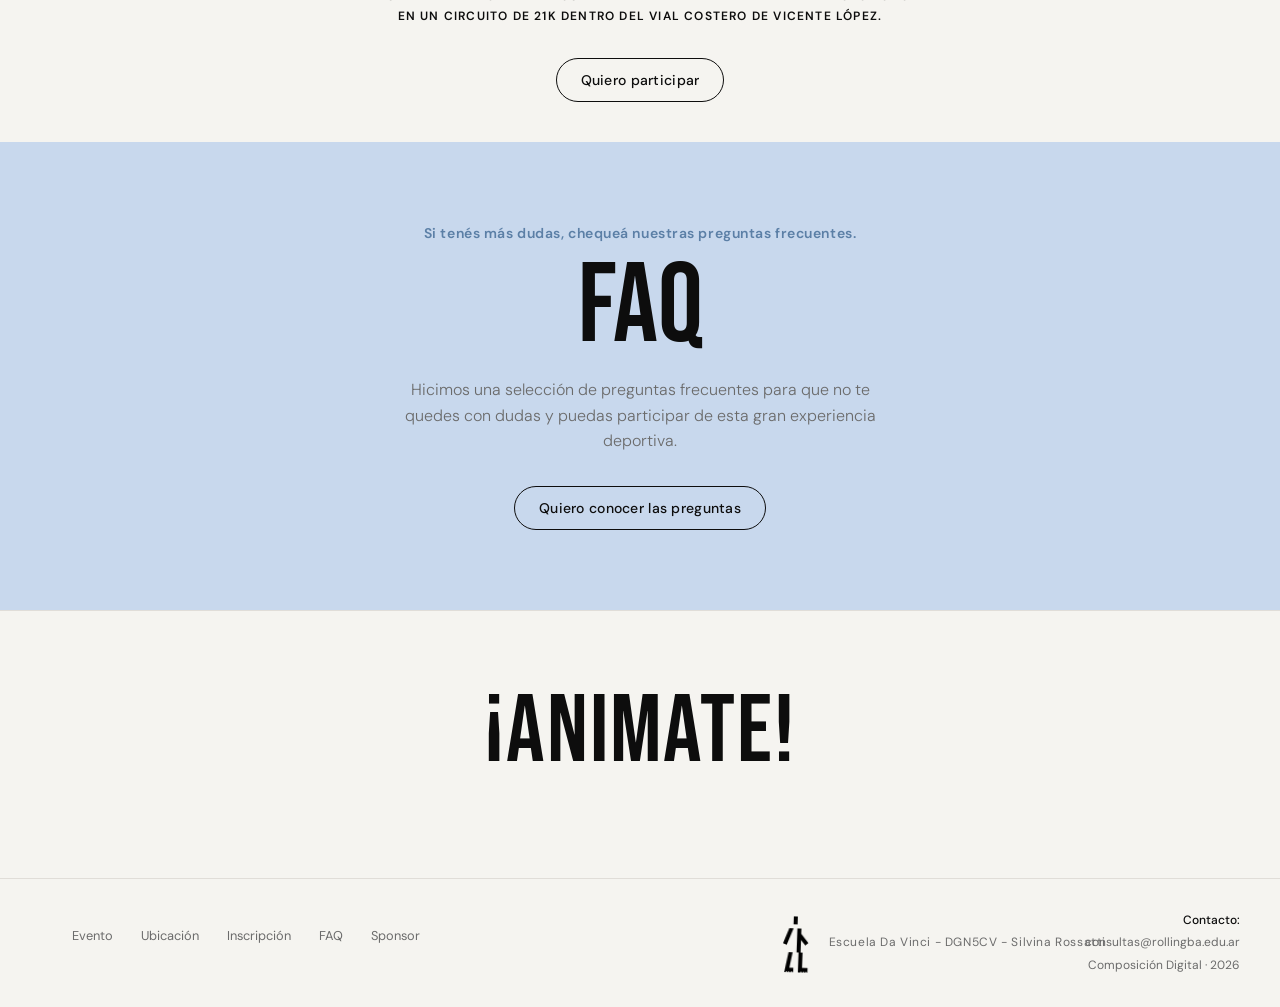
==== commit f154344d: "cambios varios" ====
--- a/secciones/evento.html
+++ b/secciones/evento.html
@@ -22,7 +22,7 @@
       <li><a href="ubicacion.html">Ubicación</a></li>
       <li><a href="inscripcion.html">Inscripción</a></li>
       <li><a href="faq.html">FAQ</a></li>
-      <li><a href="lubricante.html">Sponsor</a></li>
+      <li><a href="sponsor.html">Sponsor</a></li>
     </ul>
     <a href="inscripcion.html" class="btn-primary d-none d-lg-inline-flex" id="navCta">Sumate!</a>
     <button class="nav-toggle d-flex d-lg-none" id="navToggle" aria-label="Menú">
@@ -40,9 +40,27 @@
 
   <p class="evento-subtitle anim">21K EN EL VIAL COSTERO</p>
 
-  <div class="hero-full anim">
-    <img src="../multimedia/evento-hero.jpg" alt="Rollers en movimiento">
-  </div>
+  <!-- IMAGE GALLERY -->
+  <section class="evento-gallery">
+    <div class="gallery-track-wrap">
+      <div class="gallery-track" id="galleryTrack">
+        <div class="gallery-slide"><img src="../multimedia/evento-hero.jpg" alt="Rollers en movimiento 1"></div>
+        <div class="gallery-slide"><img src="../multimedia/evento-hero.jpg" alt="Rollers en movimiento 2" style="object-position: 70% center;"></div>
+        <div class="gallery-slide"><img src="../multimedia/evento-hero.jpg" alt="Rollers en movimiento 3" style="object-position: 30% center;"></div>
+        <div class="gallery-slide"><img src="../multimedia/evento-hero.jpg" alt="Rollers en movimiento 4" style="object-position: 50% 30%;"></div>
+      </div>
+    </div>
+    <div class="gallery-controls">
+      <button class="gallery-btn" id="galleryPrev" aria-label="Anterior">&#8592;</button>
+      <div class="gallery-dots" id="galleryDots">
+        <button class="gallery-dot active" aria-label="Ir a imagen 1"></button>
+        <button class="gallery-dot" aria-label="Ir a imagen 2"></button>
+        <button class="gallery-dot" aria-label="Ir a imagen 3"></button>
+        <button class="gallery-dot" aria-label="Ir a imagen 4"></button>
+      </div>
+      <button class="gallery-btn" id="galleryNext" aria-label="Siguiente">&#8594;</button>
+    </div>
+  </section>
 
   <section class="inscripcion-banner-section">
     <div class="inscripcion-closed anim">
@@ -53,7 +71,7 @@
 
   <section class="evento-date-section">
     <h2 class="anim">20 DE SEPTIEMBRE</h2>
-    <p class="anim">RESERVATE LA FECHA Y DEMOS LA BIENVENIDA A LA PRIMAVERA DÁNDOLO TODO EN UN CIRCUITO DE 21K DENTRO DEL VIAL COSTERO DE VICENTE LÓPEZ.</p>
+    <p class="anim">RESERVATE LA FECHA Y DEMOS LA BIENVENIDA A LA PRIMAVERA DÁNDOLO TODO <br> EN UN CIRCUITO DE 21K DENTRO DEL VIAL COSTERO DE VICENTE LÓPEZ.</p>
     <a href="inscripcion.html" class="btn-outline anim">Quiero participar</a>
   </section>
 
@@ -76,7 +94,7 @@
         <li><a href="ubicacion.html">Ubicación</a></li>
         <li><a href="inscripcion.html">Inscripción</a></li>
         <li><a href="faq.html">FAQ</a></li>
-        <li><a href="lubricante.html">Sponsor</a></li>
+        <li><a href="sponsor.html">Sponsor</a></li>
       </ul>
       <div class="footer-brand">
         <div class="footer-skater-wrap" id="skaterWrap">
@@ -98,5 +116,38 @@
 
   <script src="https://cdn.jsdelivr.net/npm/bootstrap@5.3.3/dist/js/bootstrap.bundle.min.js"></script>
   <script src="../js/main.js"></script>
+
+  <script>
+    (function () {
+      const track  = document.getElementById('galleryTrack');
+      const dots   = document.querySelectorAll('.gallery-dot');
+      const prev   = document.getElementById('galleryPrev');
+      const next   = document.getElementById('galleryNext');
+      if (!track) return;
+
+      let current = 0;
+      const total = track.children.length;
+
+      function goTo(idx) {
+        current = (idx + total) % total;
+        track.style.transform = 'translateX(-' + (current * 100) + '%)';
+        dots.forEach((d, i) => d.classList.toggle('active', i === current));
+      }
+
+      prev && prev.addEventListener('click', () => goTo(current - 1));
+      next && next.addEventListener('click', () => goTo(current + 1));
+      dots.forEach((d, i) => d.addEventListener('click', () => goTo(i)));
+
+      // Touch / swipe support
+      let startX = null;
+      track.addEventListener('touchstart', e => { startX = e.touches[0].clientX; }, { passive: true });
+      track.addEventListener('touchend', e => {
+        if (startX === null) return;
+        const diff = startX - e.changedTouches[0].clientX;
+        if (Math.abs(diff) > 40) goTo(diff > 0 ? current + 1 : current - 1);
+        startX = null;
+      });
+    })();
+  </script>
 </body>
 </html>
--- a/css/styles.css
+++ b/css/styles.css
@@ -17,7 +17,7 @@
   background: var(--white);
   color: var(--black);
   font-family: var(--font-body);
-  font-size: 16px;
+  font-size: 1rem;
   line-height: 1.6;
   overflow-x: hidden;
 }
@@ -30,11 +30,11 @@
   display: flex;
   align-items: center;
   justify-content: space-between;
-  padding: 0 48px;
-  height: 64px;
+  padding: 0 3rem;
+  height: 4rem;
   background: rgba(245, 244, 240, 0.92);
-  backdrop-filter: blur(12px);
-  border-bottom: 1px solid var(--border);
+  backdrop-filter: blur(0.75rem);
+  border-bottom: 0.0625rem solid var(--border);
 }
 
 .nav-logo {
@@ -74,15 +74,15 @@
   font-family: var(--font-body);
   font-size: 0.875rem;
   font-weight: 500;
-  padding: 10px 24px;
-  border-radius: 100px;
+  padding: 0.625rem 1.5rem;
+  border-radius: 6.25rem;
   text-decoration: none;
   border: none;
   cursor: pointer;
   transition: background 0.2s, transform 0.15s;
   letter-spacing: 0.02em;
 }
-.btn-primary:hover { background: var(--blue); transform: translateY(-1px); }
+.btn-primary:hover { background: var(--blue); transform: translateY(-0.0625rem); }
 
 .btn-outline {
   display: inline-flex;
@@ -93,37 +93,37 @@
   font-family: var(--font-body);
   font-size: 0.875rem;
   font-weight: 500;
-  padding: 10px 24px;
-  border-radius: 100px;
+  padding: 0.625rem 1.5rem;
+  border-radius: 6.25rem;
   text-decoration: none;
-  border: 1.5px solid var(--black);
+  border: 0.0938rem solid var(--black);
   cursor: pointer;
   transition: background 0.2s, color 0.2s, transform 0.15s;
   letter-spacing: 0.02em;
 }
-.btn-outline:hover { background: var(--black); color: var(--white); transform: translateY(-1px); }
+.btn-outline:hover { background: var(--black); color: var(--white); transform: translateY(-0.0625rem); }
 
 .nav-toggle {
   display: none;
   flex-direction: column;
-  gap: 5px;
+  gap: 0.3125rem;
   cursor: pointer;
   background: none;
   border: none;
-  padding: 4px;
+  padding: 0.25rem;
 }
 .nav-toggle span {
   display: block;
-  width: 22px;
-  height: 2px;
+  width: 1.375rem;
+  height: 0.125rem;
   background: var(--black);
-  border-radius: 2px;
+  border-radius: 0.125rem;
   transition: transform 0.3s, opacity 0.3s;
 }
 
 /* ─── HOME HERO ─── */
 .hero {
-  padding-top: 64px;
+  padding-top: 4rem;
   min-height: 100vh;
   display: flex;
   flex-direction: column;
@@ -133,7 +133,7 @@
 
 .hero-text {
   text-align: center;
-  padding: 72px 24px 48px;
+  padding: 4.5rem 1.5rem 3rem;
 }
 
 .hero-km {
@@ -148,22 +148,22 @@
   font-size: clamp(1rem, 2.5vw, 1.25rem);
   font-weight: 300;
   color: var(--gray);
-  margin-top: 8px;
+  margin-top: 0.5rem;
   letter-spacing: 0.04em;
 }
 
 .hero-image-wrapper {
   position: relative;
   width: 100%;
-  max-width: 860px;
+  max-width: 53.75rem;
   margin: 0 auto;
 }
 
 .hero-image-wrapper::before {
   content: '';
   position: absolute;
-  left: -9999px;
-  right: -9999px;
+  left: -624.9375rem;
+  right: -624.9375rem;
   top: 50%;
   transform: translateY(-50%);
   height: 72%;
@@ -175,9 +175,9 @@
   position: relative;
   z-index: 1;
   width: 100%;
-  height: 460px;
+  height: 28.75rem;
   display: block;
-  border-radius: 4px;
+  border-radius: 0.25rem;
   object-fit: cover;
   object-position: center 30%;
 }
@@ -185,7 +185,7 @@
 /* ─── COUNTDOWN ─── */
 .countdown-label {
   width: 100%;
-  padding: 20px 48px;
+  padding: 1.25rem 3rem;
   font-size: 0.75rem;
   font-weight: 500;
   letter-spacing: 0.08em;
@@ -197,21 +197,21 @@
 .countdown-bar {
   width: 100%;
   background: var(--black);
-  padding: 40px 48px;
+  padding: 2.5rem 3rem;
 }
 
 .countdown-inner {
   display: flex;
   align-items: flex-start;
   justify-content: center;
-  gap: clamp(24px, 6vw, 80px);
+  gap: clamp(1.5rem, 6vw, 5rem);
 }
 
 .countdown-unit {
   display: flex;
   flex-direction: column;
   align-items: center;
-  gap: 4px;
+  gap: 0.25rem;
 }
 
 .countdown-number {
@@ -232,8 +232,8 @@
 
 /* ─── HOME: EVENT / MAP SECTION ─── */
 .section-event {
-  padding: 88px 48px 56px;
-  max-width: 860px;
+  padding: 5.5rem 3rem 3.5rem;
+  max-width: 53.75rem;
   margin: 0 auto;
   width: 100%;
 }
@@ -242,7 +242,7 @@
   font-size: 1rem;
   font-weight: 300;
   color: var(--gray);
-  margin-bottom: 14px;
+  margin-bottom: 0.875rem;
 }
 
 .section-event h2 {
@@ -251,7 +251,7 @@
   line-height: 1.0;
   color: var(--black);
   max-width: 100%;
-  margin-bottom: 20px;
+  margin-bottom: 1.25rem;
 }
 
 .section-event > p {
@@ -259,33 +259,33 @@
   font-weight: 300;
   color: var(--gray);
   max-width: 100%;
-  margin-bottom: 36px;
+  margin-bottom: 2.25rem;
 }
 
 .map-container {
   width: 100%;
-  max-width: 760px;
-  height: 400px;
-  border-radius: 8px;
+  max-width: 47.5rem;
+  height: 25rem;
+  border-radius: 0.5rem;
   overflow: hidden;
-  border: 1px solid var(--border);
+  border: 0.0625rem solid var(--border);
 }
 .map-container iframe { width: 100%; height: 100%; border: none; }
 
 /* ─── HOME: INSCRIPTION ─── */
 .section-inscripcion {
-  padding: 88px 48px;
-  max-width: 860px;
+  padding: 5.5rem 3rem;
+  max-width: 53.75rem;
   margin: 0 auto;
   width: 100%;
-  border-top: 1px solid var(--border);
+  border-top: 0.0625rem solid var(--border);
 }
 
 .section-inscripcion h2 {
   font-family: var(--font-display);
   font-size: clamp(2.5rem, 7vw, 5rem);
   color: var(--black);
-  margin-bottom: 14px;
+  margin-bottom: 0.875rem;
 }
 
 .section-inscripcion p {
@@ -293,13 +293,13 @@
   font-weight: 300;
   color: var(--gray);
   max-width: 100%;
-  margin-bottom: 28px;
+  margin-bottom: 1.75rem;
 }
 
 /* ─── FAQ TEASER ─── */
 .section-faq-teaser {
   background: var(--blue-light);
-  padding: 80px 48px;
+  padding: 5rem 3rem;
   text-align: center;
 }
 
@@ -307,7 +307,7 @@
   font-size: 0.875rem;
   font-weight: 600;
   color: var(--blue);
-  margin-bottom: 10px;
+  margin-bottom: 0.625rem;
   letter-spacing: 0.04em;
 }
 
@@ -316,20 +316,20 @@
   font-size: clamp(3rem, 10vw, 7rem);
   line-height: 0.95;
   color: var(--black);
-  margin-bottom: 16px;
+  margin-bottom: 1rem;
 }
 
 .section-faq-teaser p {
   font-size: 1rem;
   font-weight: 300;
   color: var(--gray);
-  max-width: 480px;
-  margin: 0 auto 32px;
+  max-width: 30rem;
+  margin: 0 auto 2rem;
 }
 
 /* ─── PAGE HEADER ─── */
 .page-header {
-  padding-top: 64px;
+  padding-top: 4rem;
   text-align: center;
 }
 
@@ -339,23 +339,23 @@
   line-height: 0.92;
   letter-spacing: 0.01em;
   color: var(--black);
-  padding: 48px 24px 20px;
+  padding: 3rem 1.5rem 1.25rem;
 }
 
 .page-header .subtitle {
   font-size: clamp(1rem, 2.5vw, 1.35rem);
   font-weight: 300;
   color: var(--black);
-  max-width: 540px;
+  max-width: 33.75rem;
   margin: 0 auto;
-  padding: 0 24px 48px;
+  padding: 0 1.5rem 3rem;
   line-height: 1.45;
 }
 
 /* ─── EVENTO PAGE ─── */
 .evento-intro {
-  padding: 0 48px 36px;
-  max-width: clamp(280px, 90%, 800px);
+  padding: 0 3rem 2.25rem;
+  max-width: clamp(17.5rem, 90%, 50rem);
   margin-left: auto;
   margin-right: auto;
   text-align: center;
@@ -374,47 +374,48 @@
   font-size: clamp(1.5rem, 4vw, 2.5rem);
   letter-spacing: 0.04em;
   color: var(--black);
-  max-width: 1100px;
+  max-width: 68.75rem;
   margin: 0 auto;
-  padding: 8px 48px 24px;
+  text-align: center;
 }
 
 .hero-full {
   width: 100%;
-  max-width: 1100px;
+  max-width: 68.75rem;
   margin: 0 auto;
-  padding: 0 48px;
+  padding: 0 3rem;
 }
 
 .hero-full img {
   width: 100%;
-  height: 480px;
+  height: 30rem;
   object-fit: cover;
   object-position: center 20%;
-  border-radius: 8px;
+  border-radius: 0.5rem;
   display: block;
 }
 
 .hero-full-img {
   width: 100%;
-  max-width: 1100px;
+  max-width: 68.75rem;
   margin: 0 auto;
-  padding: 0 48px;
+  padding: 0 3rem;
 }
 .hero-full-img img {
   width: 100%;
-  height: 480px;
+  height: 30rem;
   object-fit: cover;
   object-position: center 20%;
-  border-radius: 8px;
+  border-radius: 0.5rem;
   display: block;
 }
 
 .evento-date-section {
-  max-width: 1100px;
+  text-align: center;
+  max-width: 68.75rem;
   margin: 0 auto;
-  padding: 40px 48px 40px;
-  border-top: 1px solid var(--border);
+  padding: 2.5rem 3rem 2.5rem;
+  border-top: 0.0625rem solid var(--border);
 
 }
 
@@ -422,7 +423,7 @@
   font-family: var(--font-display);
   font-size: clamp(2.5rem, 8vw, 5.5rem);
   color: var(--black);
-  margin-bottom: 16px;
+  margin-bottom: 1rem;
   letter-spacing: 0.02em;
 }
 
@@ -433,16 +434,16 @@
   letter-spacing: 0.1em;
   text-transform: uppercase;
   color: var(--black);
-  max-width: 660px;
-  margin-bottom: 32px;
+  max-width: 100%;
+  margin-bottom: 2rem;
 }
 
 /* ─── UBICACION PAGE ─── */
 .ubicacion-intro {
-  max-width: clamp(280px, 90%, 900px);
+  max-width: clamp(17.5rem, 90%, 56.25rem);
   margin: 0 auto;
-  padding: 0 48px 48px;
-  border-bottom: 1px solid var(--border);
+  padding: 0 3rem 3rem;
+  border-bottom: 0.0625rem solid var(--border);
 }
 
 .ubicacion-intro p {
@@ -453,9 +454,9 @@
 }
 
 .ubicacion-body {
-  max-width: 1000px;
+  max-width: 62.5rem;
   margin: 0 auto;
-  padding: 56px 48px;
+  padding: 3.5rem 3rem;
 }
 
 .ubicacion-inscripcion h2,
@@ -464,7 +465,7 @@
   font-size: clamp(2rem, 5vw, 3.5rem);
   letter-spacing: 0.03em;
   color: var(--black);
-  margin-bottom: 12px;
+  margin-bottom: 0.75rem;
 }
 
 .ubicacion-inscripcion p,
@@ -472,23 +473,23 @@
   font-size: 1rem;
   font-weight: 300;
   color: var(--gray);
-  margin-bottom: 24px;
-  max-width: 600px;
+  margin-bottom: 1.5rem;
+  max-width: 37.5rem;
 }
 
 .ubicacion-map {
   width: 55%;
-  height: 460px;
-  border-radius: 8px;
+  height: 28.75rem;
+  border-radius: 0.5rem;
   overflow: hidden;
-  border: 1px solid var(--border);
-  margin: 32px auto 56px;
+  border: 0.0625rem solid var(--border);
+  margin: 2rem auto 3.5rem;
 }
 .ubicacion-map iframe { width: 100%; height: 100%; border: none; }
 
 .ubicacion-transporte {
-  padding: 40px 0;
-  border-top: 1px solid var(--border);
+  padding: 2.5rem 0;
+  border-top: 0.0625rem solid var(--border);
   text-align: center;
 }
 
@@ -497,7 +498,7 @@
   font-size: clamp(2rem, 5vw, 3.5rem);
   letter-spacing: 0.03em;
   color: var(--black);
-  margin-bottom: 16px;
+  margin-bottom: 1rem;
 }
 
 .ubicacion-transporte p {
@@ -508,8 +509,8 @@
 
 .ubicacion-cierre {
   text-align: center;
-  padding: 64px 48px 80px;
-  border-top: 1px solid var(--border);
+  padding: 4rem 3rem 5rem;
+  border-top: 0.0625rem solid var(--border);
 }
 
 .ubicacion-cierre h2 {
@@ -521,9 +522,9 @@
 
 /* ─── FAQ PAGE ─── */
 .faq-section {
-  max-width: 860px;
+  max-width: 53.75rem;
   margin: 0 auto;
-  padding: 0 48px 40px;
+  padding: 0 3rem 2.5rem;
 }
 
 .faq-intro {
@@ -531,20 +532,20 @@
   font-size: clamp(1.25rem, 3.5vw, 2rem);
   letter-spacing: 0.04em;
   color: var(--black);
-  margin-bottom: 40px;
+  margin-bottom: 2.5rem;
 }
 
 .faq-item {
-  border-bottom: 1px solid var(--border);
-  padding: 28px 0;
-}
-.faq-item:first-of-type { border-top: 1px solid var(--border); }
+  border-bottom: 0.0625rem solid var(--border);
+  padding: 1.75rem 0;
+}
+.faq-item:first-of-type { border-top: 0.0625rem solid var(--border); }
 
 .faq-question {
   font-size: clamp(1rem, 2.5vw, 1.2rem);
   font-weight: 400;
   color: var(--black);
-  margin-bottom: 10px;
+  margin-bottom: 0.625rem;
   line-height: 1.3;
 }
 
@@ -553,13 +554,13 @@
   font-weight: 300;
   color: var(--gray);
   line-height: 1.65;
-  max-width: 680px;
+  max-width: 42.5rem;
 }
 
 .faq-contact {
-  max-width: 860px;
+  max-width: 53.75rem;
   margin: 0 auto;
-  padding: 0 48px 96px;
+  padding: 0 3rem 6rem;
 }
 
 .faq-contact h2 {
@@ -567,7 +568,7 @@
   font-size: clamp(2.5rem, 7vw, 5rem);
   letter-spacing: 0.02em;
   color: var(--black);
-  margin-bottom: 16px;
+  margin-bottom: 1rem;
 }
 
 .faq-contact p {
@@ -580,16 +581,16 @@
   font-weight: 600;
   color: var(--black);
   text-decoration: none;
-  border-bottom: 1px solid currentColor;
+  border-bottom: 0.0625rem solid currentColor;
   transition: opacity 0.2s;
 }
 .faq-contact a:hover { opacity: 0.5; }
 
 /* ─── INSCRIPCION PAGE ─── */
 .inscripcion-section {
-  max-width: 680px;
+  max-width: 42.5rem;
   margin: 0 auto;
-  padding: 42px 48px 80px;
+  padding: 2.625rem 3rem 5rem;
 }
 
 .inscripcion-pre,
@@ -597,7 +598,7 @@
   font-size: 1.3rem;
   font-weight: 300;
   color: var(--black);
-  margin-bottom: 8px;
+  margin-bottom: 0.5rem;
   text-align: center;
 }
 
@@ -606,17 +607,17 @@
   font-size: clamp(1.75rem, 5vw, 3rem);
   letter-spacing: 0.04em;
   color: var(--black);
-  margin-bottom: 40px;
+  margin-bottom: 2.5rem;
   line-height: 1.05;
 }
 
 .form-grid {
   display: grid;
   grid-template-columns: 1fr 1fr;
-  gap: 20px 24px;
-}
-
-.form-group { display: flex; flex-direction: column; gap: 6px; }
+  gap: 1.25rem 1.5rem;
+}
+
+.form-group { display: flex; flex-direction: column; gap: 0.375rem; }
 .form-group.full { grid-column: 1 / -1; }
 
 label {
@@ -633,9 +634,9 @@
   font-weight: 300;
   color: var(--black);
   background: var(--white);
-  border: 1.5px solid var(--border);
-  border-radius: 6px;
-  padding: 12px 16px;
+  border: 0.0938rem solid var(--border);
+  border-radius: 0.375rem;
+  padding: 0.75rem 1rem;
   outline: none;
   transition: border-color 0.2s;
   width: 100%;
@@ -643,14 +644,14 @@
 }
 input:focus, select:focus, textarea:focus { border-color: var(--black); }
 input::placeholder, textarea::placeholder { color: #bbb; }
-textarea { resize: vertical; min-height: 100px; }
-
-.form-radio-group { display: flex; gap: 20px; flex-wrap: wrap; }
+textarea { resize: vertical; min-height: 6.25rem; }
+
+.form-radio-group { display: flex; gap: 1.25rem; flex-wrap: wrap; }
 
 .form-radio {
   display: flex;
   align-items: center;
-  gap: 8px;
+  gap: 0.5rem;
   cursor: pointer;
   font-size: 0.9375rem;
   font-weight: 300;
@@ -658,20 +659,20 @@
   font-family: var(--font-body);
 }
 .form-radio input[type="radio"] {
-  width: 16px; height: 16px;
+  width: 1rem; height: 1rem;
   border-radius: 50%;
   padding: 0; cursor: pointer;
   accent-color: var(--black);
 }
 
-.form-submit { margin-top: 36px; display: flex; flex-direction: column; gap: 12px; }
+.form-submit { margin-top: 2.25rem; display: flex; flex-direction: column; gap: 0.75rem; }
 .form-note { font-size: 0.8rem; font-weight: 300; color: var(--gray); }
 
 .inscripcion-closed,
 .inscripcion-banner-inner {
   background: var(--blue-light);
-  border-radius: 8px;
-  padding: 48px 40px;
+  border-radius: 0.5rem;
+  padding: 3rem 2.5rem;
   text-align: center;
 }
 
@@ -681,7 +682,7 @@
   font-size: clamp(2rem, 5vw, 3.5rem);
   letter-spacing: 0.03em;
   color: var(--black);
-  margin-bottom: 10px;
+  margin-bottom: 0.625rem;
   text-align: center;
 }
 
@@ -697,22 +698,22 @@
 .inscripcion-banner-section {
   max-width: 100%;
   margin: 0 auto;
-  padding: 40px 48px;
+  padding: 2.5rem 3rem;
 }
 
 /* ─── FORM SUCCESS ─── */
 .form-success {
-  margin-top: 48px;
-  padding: 40px;
+  margin-top: 3rem;
+  padding: 2.5rem;
   background: var(--blue-light);
-  border-radius: 8px;
+  border-radius: 0.5rem;
   text-align: center;
 }
 
 .form-success-title {
   font-family: var(--font-display);
   font-size: 2.5rem;
-  margin-bottom: 12px;
+  margin-bottom: 0.75rem;
 }
 
 .form-success-msg {
@@ -723,9 +724,9 @@
 
 .form-submit .btn-primary { width: fit-content; }
 
-/* ─── LUBRICANTE: HERO ─── */
-.lubricante-hero {
-  padding-top: 64px;
+/* ─── SPONSOR: HERO ─── */
+.sponsor-hero {
+  padding-top: 4rem;
   min-height: 100vh;
   display: grid;
   grid-template-columns: 1fr 1fr;
@@ -734,45 +735,45 @@
   overflow: hidden;
 }
 
-.lubricante-hero-text {
-  padding: 80px 48px;
-  max-width: 560px;
+.sponsor-hero-text {
+  padding: 5rem 4rem 5rem 3rem;
+  max-width: 38rem;
   margin-left: auto;
 }
 
-.lubricante-eyebrow {
+.sponsor-eyebrow {
   font-size: 0.7rem;
   font-weight: 700;
   letter-spacing: 0.14em;
   text-transform: uppercase;
-  color: #f5c100;
+  color: var(--blue-light);
   background: var(--black);
   display: inline-block;
-  padding: 4px 10px;
-  border-radius: 3px;
-  margin-bottom: 20px;
-}
-
-.lubricante-hero-text h1 {
+  padding: 0.25rem 0.625rem;
+  border-radius: 0.1875rem;
+  margin-bottom: 1.25rem;
+}
+
+.sponsor-hero-text h1 {
   font-family: var(--font-display);
   font-size: clamp(3.5rem, 7vw, 6.5rem);
   line-height: 0.92;
   letter-spacing: 0.01em;
   color: var(--black);
-  margin-bottom: 24px;
-}
-
-.lubricante-hero-text p {
+  margin-bottom: 1.5rem;
+}
+
+.sponsor-hero-text p {
   font-size: clamp(1rem, 1.5vw, 1.2rem);
   font-weight: 300;
   color: var(--gray);
   line-height: 1.6;
-  max-width: 420px;
-  margin-bottom: 36px;
-}
-
-/* ─── LUBRICANTE: 3D VIEWER ─── */
-.lubricante-viewer-wrap {
+  max-width: 26.25rem;
+  margin-bottom: 2.25rem;
+}
+
+/* ─── SPONSOR: 3D VIEWER ─── */
+.sponsor-viewer-wrap {
   position: relative;
   width: 100%;
   height: 100vh;
@@ -783,7 +784,7 @@
   overflow: hidden;
 }
 
-.lubricante-viewer-wrap::before {
+.sponsor-viewer-wrap::before {
   content: '';
   position: absolute;
   inset: 0;
@@ -802,12 +803,12 @@
 
 .viewer-hint {
   position: absolute;
-  bottom: 28px;
+  bottom: 1.75rem;
   left: 50%;
   transform: translateX(-50%);
   display: flex;
   align-items: center;
-  gap: 8px;
+  gap: 0.5rem;
   font-size: 0.7rem;
   font-weight: 500;
   letter-spacing: 0.08em;
@@ -820,51 +821,51 @@
 }
 
 .viewer-hint.hidden { opacity: 0; }
-.viewer-hint svg { width: 18px; height: 18px; opacity: 0.6; }
-
-/* ─── LUBRICANTE: FEATURES ─── */
-.lubricante-features {
+.viewer-hint svg { width: 1.125rem; height: 1.125rem; opacity: 0.6; }
+
+/* ─── SPONSOR: FEATURES ─── */
+.sponsor-features {
   background: var(--black);
-  padding: 96px 48px;
-}
-
-.lubricante-features-inner {
-  max-width: 1100px;
+  padding: 6rem 3rem;
+}
+
+.sponsor-features-inner {
+  max-width: 68.75rem;
   margin: 0 auto;
 }
 
-.lubricante-features h2 {
+.sponsor-features h2 {
   font-family: var(--font-display);
   font-size: clamp(2.5rem, 6vw, 5rem);
   color: var(--white);
-  margin-bottom: 64px;
+  margin-bottom: 4rem;
   letter-spacing: 0.02em;
 }
 
 .features-grid {
   display: grid;
   grid-template-columns: repeat(3, 1fr);
-  gap: 40px;
+  gap: 2.5rem;
 }
 
 .feature-item {
-  border-top: 1px solid rgba(245,244,240,0.15);
-  padding-top: 24px;
+  border-top: 0.0625rem solid rgba(245,244,240,0.15);
+  padding-top: 1.5rem;
 }
 
 .feature-number {
   font-family: var(--font-display);
   font-size: 3.5rem;
-  color: #f5c100;
+  color: var(--blue);
   line-height: 1;
-  margin-bottom: 12px;
+  margin-bottom: 0.75rem;
 }
 
 .feature-title {
   font-size: 1rem;
   font-weight: 600;
   color: var(--white);
-  margin-bottom: 8px;
+  margin-bottom: 0.5rem;
   letter-spacing: 0.03em;
 }
 
@@ -875,50 +876,50 @@
   line-height: 1.6;
 }
 
-/* ─── LUBRICANTE: PRODUCT INFO (centered text only) ─── */
-.lubricante-info {
-  padding: 96px 48px;
-  max-width: 760px;
+/* ─── SPONSOR: PRODUCT INFO (centered text only) ─── */
+.sponsor-info {
+  padding: 6rem 3rem;
+  max-width: 47.5rem;
   margin: 0 auto;
   text-align: center;
 }
 
-.lubricante-info-text h2 {
+.sponsor-info-text h2 {
   font-family: var(--font-display);
   font-size: clamp(2.5rem, 5vw, 4.5rem);
   line-height: 0.95;
   color: var(--black);
-  margin-bottom: 28px;
+  margin-bottom: 1.75rem;
   letter-spacing: 0.02em;
 }
 
-.lubricante-info-text p {
+.sponsor-info-text p {
   font-size: 1rem;
   font-weight: 300;
   color: var(--gray);
   line-height: 1.7;
-  margin-bottom: 20px;
-}
-
-.lubricante-specs {
-  margin-top: 32px;
+  margin-bottom: 1.25rem;
+}
+
+.sponsor-specs {
+  margin-top: 2rem;
   display: flex;
   flex-direction: column;
   gap: 0;
   text-align: left;
 }
 
-.lubricante-spec {
+.sponsor-spec {
   display: flex;
   justify-content: space-between;
   align-items: baseline;
-  padding: 14px 0;
-  border-bottom: 1px solid var(--border);
+  padding: 0.875rem 0;
+  border-bottom: 0.0625rem solid var(--border);
   font-size: 0.9rem;
 }
 
-.lubricante-spec:first-child {
-  border-top: 1px solid var(--border);
+.sponsor-spec:first-child {
+  border-top: 0.0625rem solid var(--border);
 }
 
 .spec-label {
@@ -934,23 +935,23 @@
   color: var(--gray);
 }
 
-/* ─── LUBRICANTE: CTA ─── */
-.lubricante-cta {
-  background: #f5c100;
-  padding: 80px 48px;
+/* ─── SPONSOR: CTA ─── */
+.sponsor-cta {
+  background: var(--blue-light);
+  padding: 5rem 3rem;
   text-align: center;
 }
 
-.lubricante-cta h2 {
+.sponsor-cta h2 {
   font-family: var(--font-display);
   font-size: clamp(2.5rem, 7vw, 5.5rem);
   color: var(--black);
   line-height: 0.95;
-  margin-bottom: 16px;
+  margin-bottom: 1rem;
   letter-spacing: 0.02em;
 }
 
-.lubricante-cta p {
+.sponsor-cta p {
   font-size: 1rem;
   font-weight: 400;
   color: rgba(13,13,13,0.65);
@@ -960,8 +961,8 @@
 /* ─── FOOTER ─── */
 footer {
   background: var(--white);
-  border-top: 1px solid var(--border);
-  padding: 32px 48px;
+  border-top: 0.0625rem solid var(--border);
+  padding: 2rem 3rem;
 }
 
 .footer-inner {
@@ -969,19 +970,19 @@
   align-items: center;
   justify-content: space-between;
   flex-wrap: nowrap;
-  gap: 20px;
-}
-
-.footer-links { display: flex; gap: 28px; list-style: none; }
+  gap: 1.25rem;
+}
+
+.footer-links { display: flex; gap: 1.75rem; list-style: none; }
 .footer-links a { font-size: 0.8rem; color: var(--gray); text-decoration: none; transition: color 0.2s; }
 .footer-links a:hover { color: var(--black); }
 
-.footer-brand { display: flex; align-items: center; gap: 14px; }
+.footer-brand { display: flex; align-items: center; gap: 0.875rem; }
 
 /* ── FOOTER ROLLERSKATER ANIMATION ── */
 .footer-skater-wrap {
   position: relative;
-  height: 36px;
+  height: 2.25rem;
   margin: 0 auto;
   display: flex;
   justify-self: center; 
@@ -1016,16 +1017,16 @@
 }
 
 .footer-contact { font-size: 0.75rem; color: var(--gray); text-align: right; }
-.footer-contact strong { font-weight: 500; color: var(--black); display: block; margin-bottom: 2px; }
+.footer-contact strong { font-weight: 500; color: var(--black); display: block; margin-bottom: 0.125rem; }
 .footer-contact a { color: var(--gray); text-decoration: none; }
 .footer-contact a:hover { color: var(--black); }
-.footer-credit { display: block; margin-top: 4px; font-size: 0.75rem; color: var(--gray); }
+.footer-credit { display: block; margin-top: 0.25rem; font-size: 0.75rem; color: var(--gray); }
 
 /* ─── ANIMATIONS ─── */
 
 /* Fade up — elementos de texto y secciones */
 @keyframes fadeUp {
-  from { opacity: 0; transform: translateY(24px); }
+  from { opacity: 0; transform: translateY(1.5rem); }
   to   { opacity: 1; transform: translateY(0); }
 }
 
@@ -1037,13 +1038,13 @@
 
 /* Slide desde la izquierda — hero km */
 @keyframes slideInLeft {
-  from { opacity: 0; transform: translateX(-40px); }
+  from { opacity: 0; transform: translateX(-2.5rem); }
   to   { opacity: 1; transform: translateX(0); }
 }
 
 /* Slide desde la derecha — hero image */
 @keyframes slideInRight {
-  from { opacity: 0; transform: translateX(40px); }
+  from { opacity: 0; transform: translateX(2.5rem); }
   to   { opacity: 1; transform: translateX(0); }
 }
 
@@ -1121,8 +1122,8 @@
 .nav-links a::after {
   content: '';
   position: absolute;
-  bottom: -3px; left: 0;
-  width: 100%; height: 1.5px;
+  bottom: -0.1875rem; left: 0;
+  width: 100%; height: 0.0938rem;
   background: var(--black);
   transform: scaleX(0);
   transform-origin: left;
@@ -1139,7 +1140,7 @@
 }
 input:focus, select:focus, textarea:focus {
   border-color: var(--black);
-  box-shadow: 0 0 0 3px rgba(13,13,13,0.07);
+  box-shadow: 0 0 0 0.1875rem rgba(13,13,13,0.07);
 }
 
 /* ── Hover lift en hero image ── */
@@ -1156,250 +1157,250 @@
 
 /* ─── RESPONSIVE ─── */
 
-/* ─── DESKTOP (960px – 1280px) ─── */
-@media (min-width: 960px) and (max-width: 1280px) {
-  nav { padding: 0 40px; }
+/* ─── DESKTOP (60rem – 80rem) ─── */
+@media (min-width: 60rem) and (max-width: 80rem) {
+  nav { padding: 0 2.5rem; }
 
   .section-event,
-  .section-inscripcion  { padding-left: 40px; padding-right: 40px; }
-  .section-faq-teaser   { padding-left: 40px; padding-right: 40px; }
+  .section-inscripcion  { padding-left: 2.5rem; padding-right: 2.5rem; }
+  .section-faq-teaser   { padding-left: 2.5rem; padding-right: 2.5rem; }
 
   .evento-intro,
   .evento-subtitle,
   .hero-full,
   .hero-full-img,
-  .evento-date-section  { padding-left: 40px; padding-right: 40px; }
+  .evento-date-section  { padding-left: 2.5rem; padding-right: 2.5rem; }
 
   .faq-section,
-  .faq-contact          { padding-left: 40px; padding-right: 40px; }
-
-  .inscripcion-section  { padding-left: 40px; padding-right: 40px; }
+  .faq-contact          { padding-left: 2.5rem; padding-right: 2.5rem; }
+
+  .inscripcion-section  { padding-left: 2.5rem; padding-right: 2.5rem; }
 
   .ubicacion-intro,
   .ubicacion-body,
-  .ubicacion-cierre     { padding-left: 40px; padding-right: 40px; }
+  .ubicacion-cierre     { padding-left: 2.5rem; padding-right: 2.5rem; }
 
   .countdown-label,
-  .countdown-bar        { padding-left: 40px; padding-right: 40px; }
-
-  footer                { padding-left: 40px; padding-right: 40px; }
-}
-
-/* ─── TABLET (501px – 959px) ─── */
-@media (min-width: 501px) and (max-width: 959px) {
-  nav { padding: 0 28px; height: 60px; }
-  .nav-links, nav > .btn-primary { display: none; }
+  .countdown-bar        { padding-left: 2.5rem; padding-right: 2.5rem; }
+
+  footer                { padding-left: 2.5rem; padding-right: 2.5rem; }
+}
+
+/* ─── TABLET (31.3125rem – 59.9375rem) ─── */
+@media (min-width: 31.3125rem) and (max-width: 59.9375rem) {
+  nav { padding: 0 1.75rem; height: 3.75rem; }
+  .nav-links, nav .nav-actions > .btn-primary { display: none; }
   .nav-toggle { display: flex; }
 
   .nav-links.open {
     display: flex;
     flex-direction: column;
     position: fixed;
-    top: 60px; left: 0; right: 0;
+    top: 3.75rem; left: 0; right: 0;
     background: var(--white);
-    border-bottom: 1px solid var(--border);
-    padding: 24px 28px 32px;
-    gap: 20px;
+    border-bottom: 0.0625rem solid var(--border);
+    padding: 1.5rem 1.75rem 2rem;
+    gap: 1.25rem;
     align-items: flex-start;
     z-index: 99;
   }
   .nav-links.open a { font-size: 1.1rem; }
 
   /* Hero - tablet */
-  .hero { padding-top: 60px; min-height: unset; }
-  .hero-image-wrapper { padding: 0 28px; }
-  .hero-image-wrapper img { height: 340px; }
+  .hero { padding-top: 3.75rem; min-height: unset; }
+  .hero-image-wrapper { padding: 0 1.75rem; }
+  .hero-image-wrapper img { height: 21.25rem; }
   .hero-image-wrapper::before { display: none; }
 
   /* Countdown - tablet */
-  .countdown-label { padding: 16px 28px; font-size: 0.72rem; }
-  .countdown-bar   { padding: 32px 28px; }
+  .countdown-label { padding: 1rem 1.75rem; font-size: 0.72rem; }
+  .countdown-bar   { padding: 2rem 1.75rem; }
 
   /* Home sections - tablet */
-  .section-event        { padding: 64px 28px 44px; }
-  .section-inscripcion  { padding: 64px 28px; }
-  .section-faq-teaser   { padding: 60px 28px; }
-  .map-container        { height: 320px; }
+  .section-event        { padding: 4rem 1.75rem 2.75rem; }
+  .section-inscripcion  { padding: 4rem 1.75rem; }
+  .section-faq-teaser   { padding: 3.75rem 1.75rem; }
+  .map-container        { height: 20rem; }
 
   /* Page header - tablet */
-  .page-header { padding-top: 60px; }
-  .page-header h1 { padding: 40px 28px 14px; }
-  .page-header .subtitle { padding: 0 28px 36px; }
+  .page-header { padding-top: 3.75rem; }
+  .page-header h1 { padding: 2.5rem 1.75rem 0.875rem; }
+  .page-header .subtitle { padding: 0 1.75rem 2.25rem; }
 
   /* Evento - tablet */
-  .evento-intro         { padding: 0 28px 32px; }
-  .evento-subtitle      { padding: 8px 28px 20px; }
+  .evento-intro         { padding: 0 1.75rem 2rem; }
+  .evento-subtitle      { padding: 0.5rem 1.75rem 1.25rem; }
   .hero-full,
-  .hero-full-img        { padding: 0 28px; }
+  .hero-full-img        { padding: 0 1.75rem; }
   .hero-full img,
-  .hero-full-img img    { height: 320px; }
-  .evento-date-section  { padding: 56px 28px 40px; }
+  .hero-full-img img    { height: 20rem; }
+  .evento-date-section  { padding: 3.5rem 1.75rem 2.5rem; }
 
   /* Ubicacion - tablet */
-  .ubicacion-intro      { padding: 0 28px 40px; }
-  .ubicacion-body       { padding: 48px 28px; }
-  .ubicacion-map        { width: 80%; height: 340px; margin: 28px auto 48px; }
-  .ubicacion-cierre     { padding: 56px 28px 72px; }
+  .ubicacion-intro      { padding: 0 1.75rem 2.5rem; }
+  .ubicacion-body       { padding: 3rem 1.75rem; }
+  .ubicacion-map        { width: 80%; height: 21.25rem; margin: 1.75rem auto 3rem; }
+  .ubicacion-cierre     { padding: 3.5rem 1.75rem 4.5rem; }
 
   /* FAQ - tablet */
-  .faq-section          { padding: 0 28px 48px; }
-  .faq-contact          { padding: 0 28px 80px; }
+  .faq-section          { padding: 0 1.75rem 3rem; }
+  .faq-contact          { padding: 0 1.75rem 5rem; }
 
   /* Inscripcion - tablet */
-  .inscripcion-section  { padding: 56px 28px 72px; }
+  .inscripcion-section  { padding: 3.5rem 1.75rem 4.5rem; }
   .form-grid            { grid-template-columns: 1fr 1fr; }
   .inscripcion-closed,
-  .inscripcion-banner-inner { padding: 40px 28px; }
-  .inscripcion-banner-section { padding: 32px 28px; }
-
-  /* Lubricante - tablet */
-  .lubricante-hero {
+  .inscripcion-banner-inner { padding: 2.5rem 1.75rem; }
+  .inscripcion-banner-section { padding: 2rem 1.75rem; }
+
+  /* Sponsor - tablet */
+  .sponsor-hero {
     grid-template-columns: 1fr;
     min-height: unset;
-    padding-top: 60px;
+    padding-top: 3.75rem;
   }
-  .lubricante-hero-text {
-    padding: 48px 28px 40px;
+  .sponsor-hero-text {
+    padding: 3rem 1.75rem 2.5rem;
     max-width: 100%;
     margin-left: 0;
     text-align: center;
   }
-  .lubricante-hero-text p { max-width: 100%; margin: 0 auto 32px; }
-  .lubricante-viewer-wrap {
+  .sponsor-hero-text p { max-width: 100%; margin: 0 auto 2rem; }
+  .sponsor-viewer-wrap {
     height: 60vw;
-    min-height: 320px;
-    max-height: 480px;
+    min-height: 20rem;
+    max-height: 30rem;
   }
-  .lubricante-features { padding: 64px 28px; }
-  .features-grid       { grid-template-columns: repeat(2, 1fr); gap: 28px; }
-  .lubricante-info     { padding: 64px 28px; }
-  .lubricante-cta      { padding: 60px 28px; }
+  .sponsor-features { padding: 4rem 1.75rem; }
+  .features-grid       { grid-template-columns: repeat(2, 1fr); gap: 1.75rem; }
+  .sponsor-info     { padding: 4rem 1.75rem; }
+  .sponsor-cta      { padding: 3.75rem 1.75rem; }
 
   /* Footer - tablet */
-  footer { padding: 28px 28px; }
+  footer { padding: 1.75rem 1.75rem; }
   .footer-inner {
     flex-direction: column;
     align-items: flex-start;
     flex-wrap: wrap;
-    gap: 16px;
+    gap: 1rem;
   }
-  .footer-skater-wrap { width: 200px; flex: none; }
+  .footer-skater-wrap { width: 12.5rem; flex: none; }
   .footer-contact { text-align: left; }
 }
 
-/* ─── SMARTPHONE (0px – 500px) ─── */
-@media (max-width: 500px) {
+/* ─── SMARTPHONE (0rem – 31.25rem) ─── */
+@media (max-width: 31.25rem) {
   /* Nav - smartphone */
-  nav { padding: 0 16px; height: 52px; }
-  .nav-links, nav > .btn-primary { display: none; }
+  nav { padding: 0 1rem; height: 3.25rem; }
+  .nav-links, nav .nav-actions > .btn-primary { display: none; }
   .nav-toggle { display: flex; }
 
   .nav-links.open {
     display: flex;
     flex-direction: column;
     position: fixed;
-    top: 52px; left: 0; right: 0;
+    top: 3.25rem; left: 0; right: 0;
     background: var(--white);
-    border-bottom: 1px solid var(--border);
-    padding: 20px 16px 28px;
-    gap: 18px;
+    border-bottom: 0.0625rem solid var(--border);
+    padding: 1.25rem 1rem 1.75rem;
+    gap: 1.125rem;
     align-items: flex-start;
     z-index: 99;
   }
   .nav-links.open a { font-size: 1.05rem; }
 
   /* Hero - smartphone */
-  .hero { padding-top: 52px; min-height: unset; }
-  .hero-text { padding: 40px 16px 24px; }
-  .hero-image-wrapper { padding: 0 16px; }
-  .hero-image-wrapper img { height: 210px; }
+  .hero { padding-top: 3.25rem; min-height: unset; }
+  .hero-text { padding: 2.5rem 1rem 1.5rem; }
+  .hero-image-wrapper { padding: 0 1rem; }
+  .hero-image-wrapper img { height: 13.125rem; }
   .hero-image-wrapper::before { display: none; }
 
   /* Countdown - smartphone */
-  .countdown-label { padding: 12px 16px; font-size: 0.68rem; }
-  .countdown-bar   { padding: 24px 16px; }
-  .countdown-inner { gap: 16px; }
+  .countdown-label { padding: 0.75rem 1rem; font-size: 0.68rem; }
+  .countdown-bar   { padding: 1.5rem 1rem; }
+  .countdown-inner { gap: 1rem; }
   .countdown-number { font-size: 2.6rem; }
 
   /* Home sections - smartphone */
-  .section-event        { padding: 40px 16px 32px; }
-  .section-inscripcion  { padding: 40px 16px; }
-  .section-faq-teaser   { padding: 40px 16px; }
+  .section-event        { padding: 2.5rem 1rem 2rem; }
+  .section-inscripcion  { padding: 2.5rem 1rem; }
+  .section-faq-teaser   { padding: 2.5rem 1rem; }
   .section-faq-teaser h2 { font-size: 3.2rem; }
-  .map-container        { height: 210px; }
+  .map-container        { height: 13.125rem; }
 
   /* Page header - smartphone */
-  .page-header { padding-top: 52px; }
-  .page-header h1 { padding: 28px 16px 8px; }
-  .page-header .subtitle { padding: 0 16px 24px; }
+  .page-header { padding-top: 3.25rem; }
+  .page-header h1 { padding: 1.75rem 1rem 0.5rem; }
+  .page-header .subtitle { padding: 0 1rem 1.5rem; }
 
   /* Evento - smartphone */
-  .evento-intro         { padding: 0 16px 24px; }
-  .evento-subtitle      { padding: 6px 16px 16px; }
+  .evento-intro         { padding: 0 1rem 1.5rem; }
+  .evento-subtitle      { padding: 0.375rem 1rem 1rem; }
   .hero-full,
-  .hero-full-img        { padding: 0 16px; }
+  .hero-full-img        { padding: 0 1rem; }
   .hero-full img,
-  .hero-full-img img    { height: 180px; }
-  .evento-date-section  { padding: 40px 16px 32px; }
+  .hero-full-img img    { height: 11.25rem; }
+  .evento-date-section  { padding: 2.5rem 1rem 2rem; }
 
   /* Ubicacion - smartphone */
-  .ubicacion-intro      { padding: 0 16px 32px; }
-  .ubicacion-body       { padding: 36px 16px; }
-  .ubicacion-map        { width: 100%; height: 210px; margin: 20px 0 36px; }
-  .ubicacion-cierre     { padding: 40px 16px 56px; }
+  .ubicacion-intro      { padding: 0 1rem 2rem; }
+  .ubicacion-body       { padding: 2.25rem 1rem; }
+  .ubicacion-map        { width: 100%; height: 13.125rem; margin: 1.25rem 0 2.25rem; }
+  .ubicacion-cierre     { padding: 2.5rem 1rem 3.5rem; }
   .ubicacion-cierre h2  { font-size: 2.6rem; }
 
   /* FAQ - smartphone */
-  .faq-section          { padding: 0 16px 48px; }
-  .faq-contact          { padding: 0 16px 64px; }
+  .faq-section          { padding: 0 1rem 3rem; }
+  .faq-contact          { padding: 0 1rem 4rem; }
   .faq-question         { font-size: 0.975rem; }
 
   /* Inscripcion - smartphone */
-  .inscripcion-section  { padding: 40px 16px 56px; }
+  .inscripcion-section  { padding: 2.5rem 1rem 3.5rem; }
   .inscripcion-section h2 { font-size: 1.55rem; }
   .form-grid            { grid-template-columns: 1fr; }
   .inscripcion-closed,
-  .inscripcion-banner-inner { padding: 28px 16px; }
-  .inscripcion-banner-section { padding: 24px 16px; }
-
-  /* Lubricante - smartphone */
-  .lubricante-hero {
+  .inscripcion-banner-inner { padding: 1.75rem 1rem; }
+  .inscripcion-banner-section { padding: 1.5rem 1rem; }
+
+  /* Sponsor - smartphone */
+  .sponsor-hero {
     grid-template-columns: 1fr;
     min-height: unset;
-    padding-top: 52px;
+    padding-top: 3.25rem;
   }
-  .lubricante-hero-text {
-    padding: 40px 16px 32px;
+  .sponsor-hero-text {
+    padding: 2.5rem 1rem 2rem;
     max-width: 100%;
     margin-left: 0;
     text-align: center;
   }
-  .lubricante-hero-text h1 { font-size: clamp(3rem, 14vw, 4rem); }
-  .lubricante-hero-text p {
+  .sponsor-hero-text h1 { font-size: clamp(3rem, 14vw, 4rem); }
+  .sponsor-hero-text p {
     max-width: 100%;
-    margin: 0 auto 28px;
+    margin: 0 auto 1.75rem;
     font-size: 1rem;
   }
-  .lubricante-viewer-wrap {
+  .sponsor-viewer-wrap {
     height: 80vw;
-    min-height: 260px;
-    max-height: 360px;
+    min-height: 16.25rem;
+    max-height: 22.5rem;
   }
-  .lubricante-features { padding: 56px 16px; }
-  .features-grid       { grid-template-columns: 1fr; gap: 24px; }
-  .lubricante-info     { padding: 56px 16px; }
-  .lubricante-cta      { padding: 56px 16px; }
+  .sponsor-features { padding: 3.5rem 1rem; }
+  .features-grid       { grid-template-columns: 1fr; gap: 1.5rem; }
+  .sponsor-info     { padding: 3.5rem 1rem; }
+  .sponsor-cta      { padding: 3.5rem 1rem; }
 
   /* Footer - smartphone */
-  footer { padding: 24px 16px; }
+  footer { padding: 1.5rem 1rem; }
   .footer-inner {
     flex-direction: column;
     align-items: flex-start;
     flex-wrap: wrap;
-    gap: 14px;
+    gap: 0.875rem;
   }
-  .footer-links { gap: 14px; flex-wrap: wrap; }
-  .footer-skater-wrap { width: 150px; flex: none; }
+  .footer-links { gap: 0.875rem; flex-wrap: wrap; }
+  .footer-skater-wrap { width: 9.375rem; flex: none; }
   .footer-contact { text-align: left; }
 }
 
@@ -1425,7 +1426,7 @@
 .bus-wrap {
   position: relative;
   width: 100%;
-  height: 64px;
+  height: 4rem;
   margin: 0;               /* sin margen: lo ubica el flujo entre mapa y borde */
   overflow: hidden;
 }
@@ -1441,4 +1442,427 @@
 .bus-vehicle svg {
   display: block;
   background: transparent;
-}+}
+
+/* ─── CART: NAV BUTTON ─── */
+.nav-actions {
+  gap: 0.75rem;
+}
+
+.cart-toggle {
+  position: relative;
+  display: inline-flex;
+  align-items: center;
+  justify-content: center;
+  width: 2.5rem;
+  height: 2.5rem;
+  background: transparent;
+  border: 0.0625rem solid transparent;
+  border-radius: 50%;
+  color: var(--black);
+  cursor: pointer;
+  transition: background 0.2s, transform 0.15s;
+}
+.cart-toggle:hover { background: var(--blue-light); transform: translateY(-0.0625rem); }
+.cart-toggle svg { width: 1.375rem; height: 1.375rem; }
+
+.cart-count {
+  position: absolute;
+  top: -0.125rem;
+  right: -0.125rem;
+  min-width: 1.125rem;
+  height: 1.125rem;
+  padding: 0 0.25rem;
+  border-radius: 0.625rem;
+  background: var(--black);
+  color: var(--white);
+  font-size: 0.625rem;
+  font-weight: 700;
+  line-height: 1.125rem;
+  text-align: center;
+}
+
+/* ─── SPONSOR: BUY BOX ─── */
+.sponsor-buy-box {
+  margin-bottom: 1.75rem;
+  padding: 1.5rem;
+  background: var(--blue-light);
+  border-radius: 0.75rem;
+  max-width: 26.25rem;
+}
+
+.sponsor-price {
+  display: block;
+  font-family: var(--font-display);
+  font-size: clamp(1.75rem, 4vw, 2.25rem);
+  color: var(--black);
+  margin-bottom: 1rem;
+  letter-spacing: 0.02em;
+}
+
+.sponsor-buy-actions { gap: 0.75rem; }
+
+.qty-stepper {
+  display: inline-flex;
+  align-items: center;
+  border: 0.0938rem solid var(--black);
+  border-radius: 6.25rem;
+  overflow: hidden;
+  background: var(--white);
+}
+
+.qty-btn {
+  display: inline-flex;
+  align-items: center;
+  justify-content: center;
+  width: 2.25rem;
+  height: 2.25rem;
+  background: transparent;
+  border: none;
+  font-size: 1.1rem;
+  line-height: 1;
+  color: var(--black);
+  cursor: pointer;
+  transition: background 0.2s;
+}
+.qty-btn:hover { background: var(--blue-light); }
+
+.qty-input {
+  width: 2.75rem;
+  height: 2.25rem;
+  border: none;
+  border-left: 0.0625rem solid var(--border);
+  border-right: 0.0625rem solid var(--border);
+  text-align: center;
+  font-family: var(--font-body);
+  font-size: 0.9375rem;
+  color: var(--black);
+  background: transparent;
+  padding: 0;
+  appearance: none;
+}
+.qty-input::-webkit-outer-spin-button,
+.qty-input::-webkit-inner-spin-button { -webkit-appearance: none; margin: 0; }
+.qty-input[type="number"] { appearance: textfield; }
+
+.qty-stepper-sm .qty-btn { width: 1.75rem; height: 1.75rem; font-size: 0.95rem; }
+.qty-display {
+  display: inline-flex;
+  align-items: center;
+  justify-content: center;
+  min-width: 1.75rem;
+  height: 1.75rem;
+  font-size: 0.875rem;
+  border-left: 0.0625rem solid var(--border);
+  border-right: 0.0625rem solid var(--border);
+}
+
+/* ─── CART MODAL ─── */
+.cart-modal-content {
+  border: none;
+  border-radius: 0.75rem;
+  font-family: var(--font-body);
+  overflow: hidden;
+}
+
+.cart-modal-header {
+  border-bottom: 0.0625rem solid var(--border);
+  padding: 1.25rem 1.5rem;
+}
+
+.cart-modal-title {
+  font-family: var(--font-display);
+  font-size: 1.75rem;
+  letter-spacing: 0.02em;
+  color: var(--black);
+  margin: 0;
+}
+
+.cart-modal-body {
+  padding: 1rem 1.5rem;
+  min-height: 8rem;
+}
+
+.cart-empty {
+  padding: 2rem 0;
+  text-align: center;
+  color: var(--gray);
+  font-size: 0.9375rem;
+}
+
+.cart-items-list {
+  list-style: none;
+  margin: 0;
+  padding: 0;
+}
+
+.cart-item {
+  display: flex;
+  flex-wrap: wrap;
+  align-items: center;
+  justify-content: space-between;
+  gap: 0.75rem;
+  padding: 1rem 0;
+  border-bottom: 0.0625rem solid var(--border);
+}
+.cart-item:first-child { border-top: none; }
+
+.cart-item-info {
+  display: flex;
+  flex-direction: column;
+  gap: 0.125rem;
+  min-width: 8rem;
+}
+
+.cart-item-name {
+  font-size: 0.9375rem;
+  font-weight: 500;
+  color: var(--black);
+}
+
+.cart-item-unit-price {
+  font-size: 0.75rem;
+  color: var(--gray);
+}
+
+.cart-item-controls {
+  display: flex;
+  align-items: center;
+  gap: 0.875rem;
+  flex-wrap: wrap;
+}
+
+.cart-item-subtotal {
+  font-size: 0.9375rem;
+  font-weight: 600;
+  color: var(--black);
+  min-width: 4.5rem;
+  text-align: right;
+}
+
+.cart-item-remove {
+  display: inline-flex;
+  align-items: center;
+  justify-content: center;
+  width: 1.75rem;
+  height: 1.75rem;
+  background: transparent;
+  border: none;
+  color: var(--gray);
+  cursor: pointer;
+  transition: color 0.2s;
+}
+.cart-item-remove:hover { color: var(--black); }
+.cart-item-remove svg { width: 1rem; height: 1rem; }
+
+.cart-success {
+  padding: 2rem 0.5rem;
+  text-align: center;
+}
+.cart-success-title {
+  font-family: var(--font-display);
+  font-size: 1.75rem;
+  color: var(--black);
+  margin-bottom: 0.5rem;
+}
+.cart-success-msg {
+  font-size: 0.9375rem;
+  color: var(--gray);
+  max-width: 24rem;
+  margin: 0 auto;
+}
+
+.cart-modal-footer {
+  border-top: 0.0625rem solid var(--border);
+  padding: 1.25rem 1.5rem;
+  display: flex;
+  flex-direction: column;
+  align-items: stretch;
+  gap: 1rem;
+}
+
+.cart-total-row {
+  display: flex;
+  align-items: baseline;
+  justify-content: space-between;
+  font-size: 1.0625rem;
+  font-weight: 600;
+  color: var(--black);
+}
+#cartTotal { font-family: var(--font-display); font-size: 1.5rem; letter-spacing: 0.02em; }
+
+.cart-footer-actions {
+  display: flex;
+  gap: 0.75rem;
+  flex-wrap: wrap;
+}
+.cart-footer-actions .btn-outline,
+.cart-footer-actions .btn-primary { flex: 1 1 auto; }
+
+/* ─── CART TOAST ─── */
+.cart-toast-wrap {
+  position: fixed;
+  bottom: 1.5rem;
+  right: 1.5rem;
+  z-index: 1100;
+  pointer-events: none;
+}
+
+.cart-toast {
+  background: var(--black);
+  color: var(--white);
+  font-size: 0.875rem;
+  padding: 0.875rem 1.25rem;
+  border-radius: 0.5rem;
+  box-shadow: 0 0.5rem 1.5rem rgba(0,0,0,0.18);
+  opacity: 0;
+  transform: translateY(0.5rem);
+  transition: opacity 0.25s ease, transform 0.25s ease;
+  max-width: 18rem;
+}
+.cart-toast.visible { opacity: 1; transform: translateY(0); }
+
+/* ─── CART: RESPONSIVE ─── */
+@media (min-width: 31.3125rem) and (max-width: 59.9375rem) {
+  .sponsor-buy-box { max-width: 100%; }
+  .cart-toast-wrap { right: 1rem; bottom: 1rem; left: 1rem; }
+  .cart-toast { max-width: 100%; }
+}
+
+@media (max-width: 31.25rem) {
+  .sponsor-buy-box { padding: 1.25rem; max-width: 100%; margin-left: auto; margin-right: auto; }
+  .sponsor-buy-actions { justify-content: center; }
+  .cart-footer-actions { flex-direction: column; }
+  .cart-item { flex-direction: column; align-items: flex-start; }
+  .cart-item-controls { width: 100%; justify-content: space-between; }
+  .cart-toast-wrap { right: 1rem; bottom: 1rem; left: 1rem; }
+  .cart-toast { max-width: 100%; }
+}
+
+/* ─── SPONSOR: PURCHASE CTA SECTION ─── */
+.sponsor-cta-label {
+  font-size: 0.7rem;
+  font-weight: 700;
+  letter-spacing: 0.14em;
+  text-transform: uppercase;
+  color: var(--blue-light);
+  background: var(--black);
+  display: inline-block;
+  padding: 0.25rem 0.625rem;
+  border-radius: 0.1875rem;
+  margin-bottom: 1.25rem;
+}
+
+.sponsor-cta h2 {
+  margin-bottom: 0.75rem;
+}
+
+.sponsor-purchase-box {
+  display: inline-block;
+  background: rgba(255,255,255,0.55);
+  border: 0.0625rem solid rgba(91,127,166,0.25);
+  border-radius: 1rem;
+  padding: 1.75rem 2.5rem;
+  margin-top: 2rem;
+  backdrop-filter: blur(6px);
+}
+
+.sponsor-purchase-price {
+  display: block;
+  font-family: var(--font-display);
+  font-size: clamp(2rem, 5vw, 3rem);
+  color: var(--black);
+  letter-spacing: 0.02em;
+  margin-bottom: 0.25rem;
+}
+
+.sponsor-cta-limit {
+  font-size: 0.8rem;
+  color: var(--gray);
+  margin-top: 1rem;
+  margin-bottom: 0;
+}
+
+/* ─── EVENTO: IMAGE GALLERY ─── */
+.evento-gallery {
+  padding: 1.5rem 0 2rem;
+}
+
+.gallery-track-wrap {
+  overflow: hidden;
+  width: 100%;
+  aspect-ratio: 16 / 7;
+}
+
+.gallery-track {
+  display: flex;
+  height: 100%;
+  transition: transform 0.45s cubic-bezier(0.4, 0, 0.2, 1);
+  will-change: transform;
+}
+
+.gallery-slide {
+  flex: 0 0 100%;
+  height: 100%;
+  overflow: hidden;
+}
+
+.gallery-slide img {
+  width: 100%;
+  height: 100%;
+  object-fit: cover;
+  object-position: center;
+  display: block;
+}
+
+.gallery-controls {
+  display: flex;
+  align-items: center;
+  justify-content: center;
+  gap: 1.25rem;
+  padding: 1.25rem 0 0.5rem;
+}
+
+.gallery-btn {
+  background: none;
+  border: 0.0938rem solid var(--black);
+  border-radius: 50%;
+  width: 2.5rem;
+  height: 2.5rem;
+  font-size: 1.1rem;
+  cursor: pointer;
+  display: flex;
+  align-items: center;
+  justify-content: center;
+  transition: background 0.2s, color 0.2s;
+}
+
+.gallery-btn:hover {
+  background: var(--black);
+  color: var(--white);
+}
+
+.gallery-dots {
+  display: flex;
+  gap: 0.5rem;
+}
+
+.gallery-dot {
+  width: 0.5rem;
+  height: 0.5rem;
+  border-radius: 50%;
+  border: none;
+  background: var(--border);
+  cursor: pointer;
+  padding: 0;
+  transition: background 0.2s, transform 0.2s;
+}
+
+.gallery-dot.active {
+  background: var(--black);
+  transform: scale(1.3);
+}
+
+@media (max-width: 48rem) {
+  .gallery-track-wrap { aspect-ratio: 4 / 3; }
+}
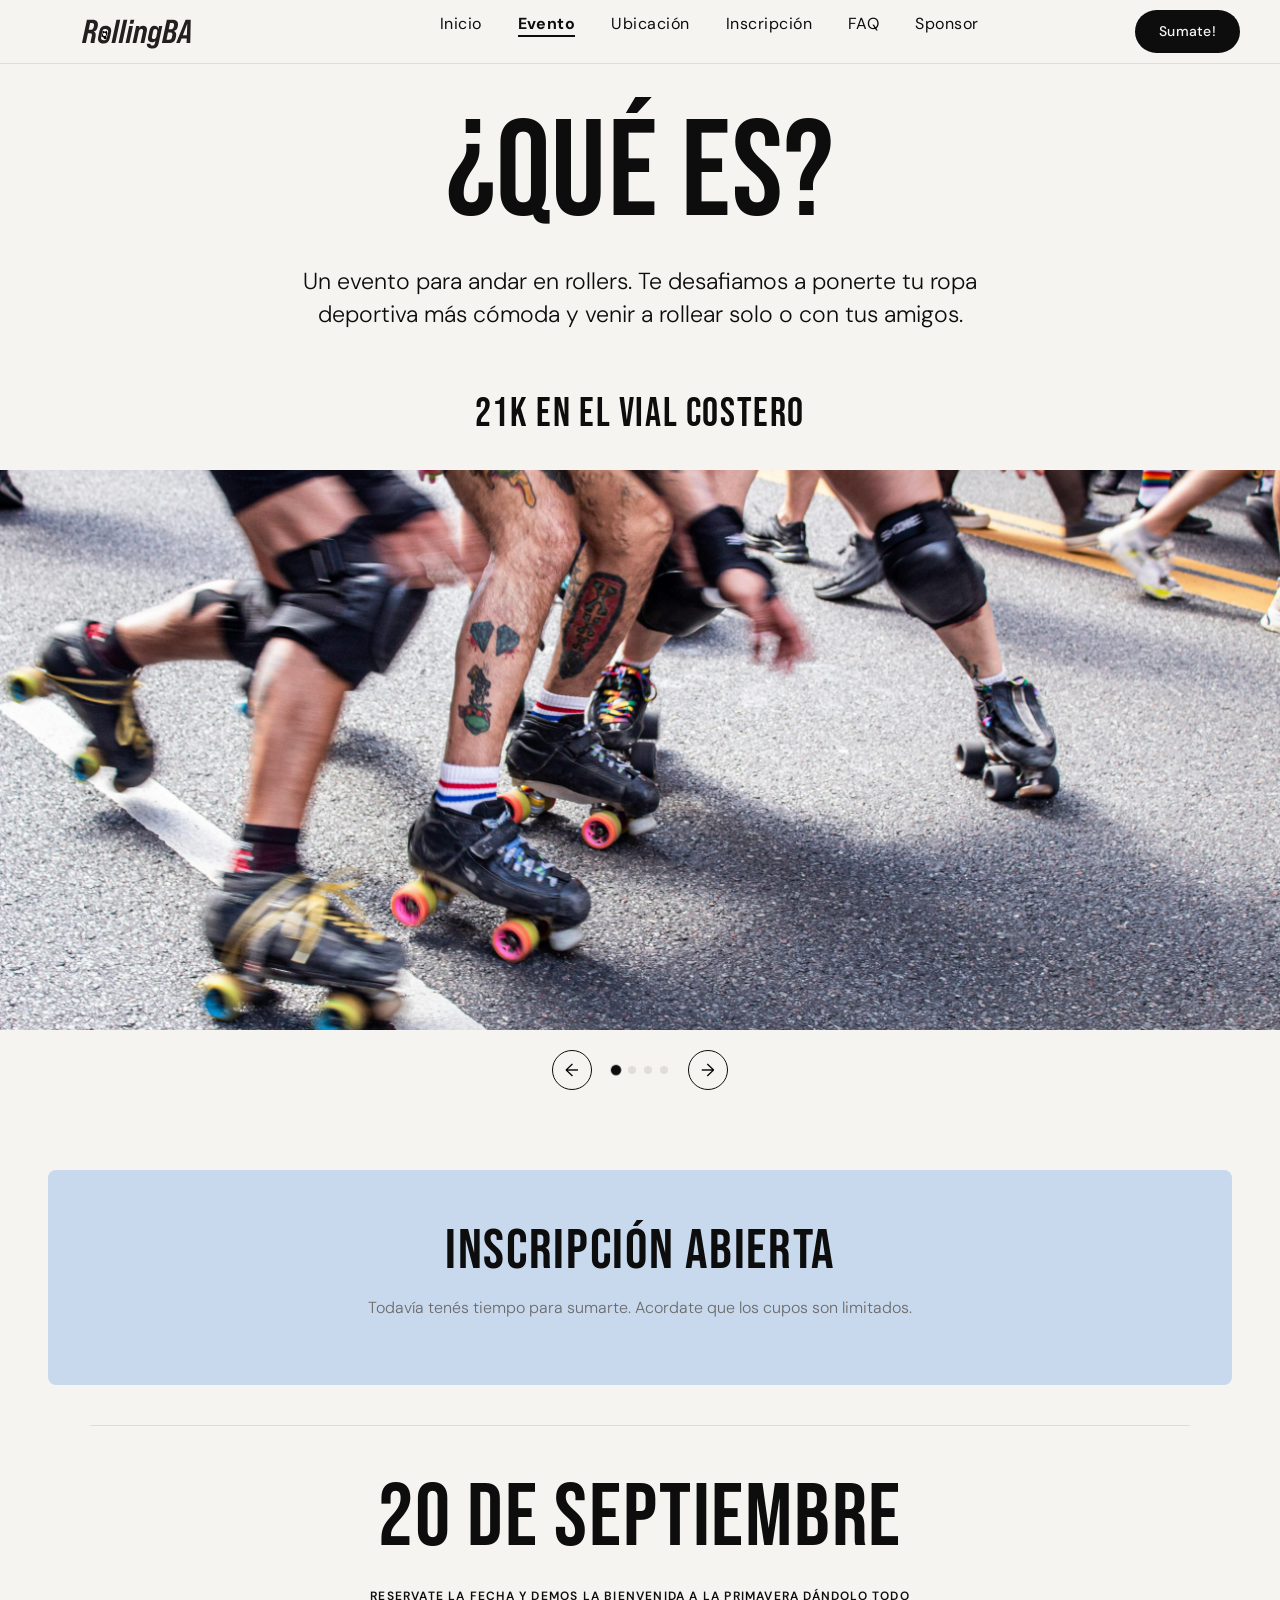
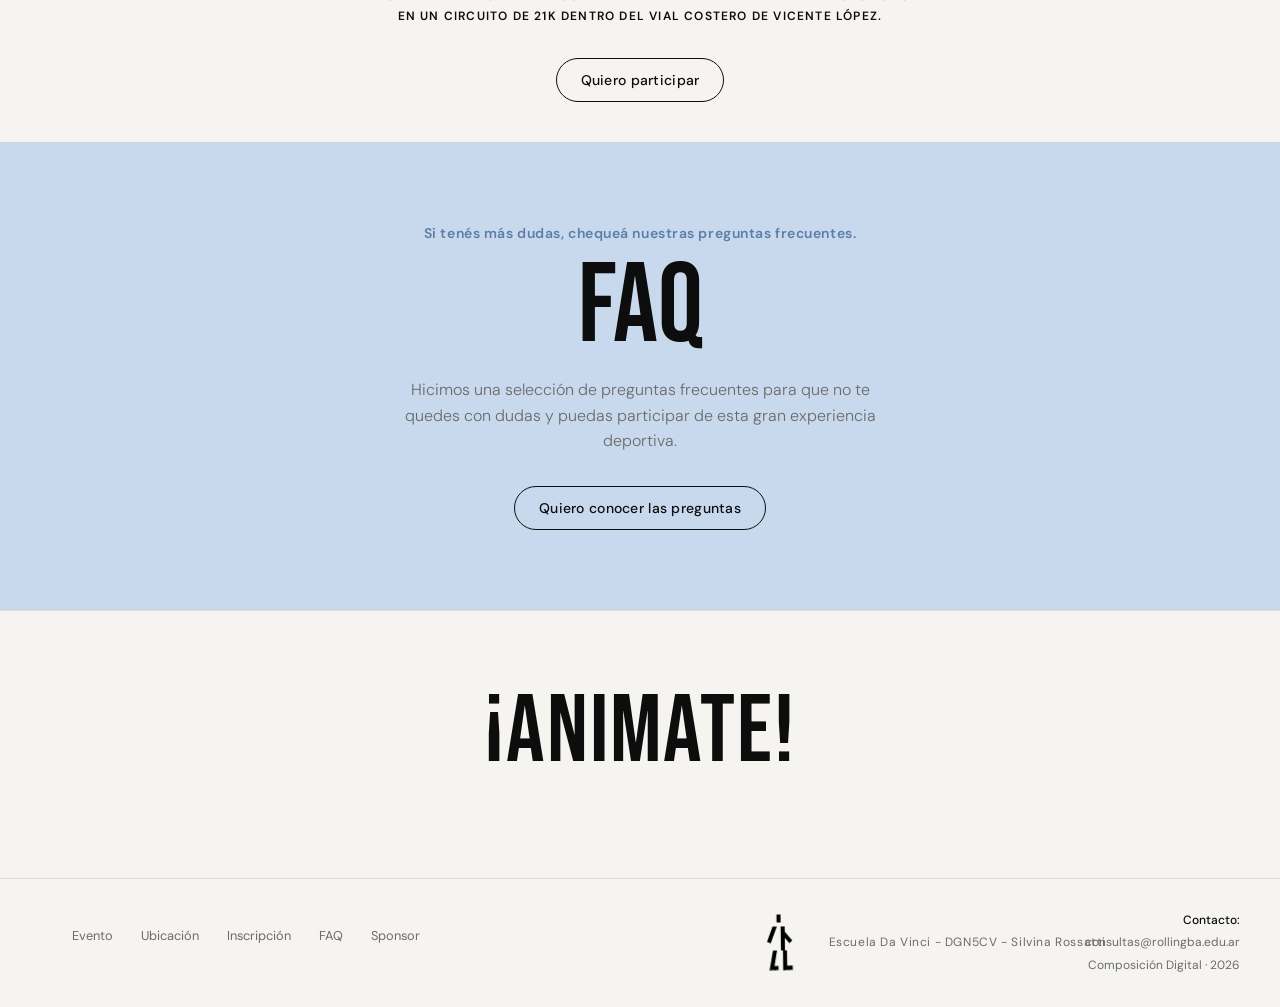
==== commit e4d0e66f: "galería" ====
--- a/secciones/evento.html
+++ b/secciones/evento.html
@@ -45,9 +45,9 @@
     <div class="gallery-track-wrap">
       <div class="gallery-track" id="galleryTrack">
         <div class="gallery-slide"><img src="../multimedia/evento-hero.jpg" alt="Rollers en movimiento 1"></div>
-        <div class="gallery-slide"><img src="../multimedia/evento-hero.jpg" alt="Rollers en movimiento 2" style="object-position: 70% center;"></div>
-        <div class="gallery-slide"><img src="../multimedia/evento-hero.jpg" alt="Rollers en movimiento 3" style="object-position: 30% center;"></div>
-        <div class="gallery-slide"><img src="../multimedia/evento-hero.jpg" alt="Rollers en movimiento 4" style="object-position: 50% 30%;"></div>
+        <div class="gallery-slide"><img src="../multimedia/evento-hero2.jpg" alt="Rollers en movimiento 2" style="object-position: 70% center;"></div>
+        <div class="gallery-slide"><img src="../multimedia/evento-hero3.jpg" alt="Rollers en movimiento 3" style="object-position: 30% center;"></div>
+        <div class="gallery-slide"><img src="../multimedia/evento-hero4.jpg" alt="Rollers en movimiento 4" style="object-position: 50% 30%;"></div>
       </div>
     </div>
     <div class="gallery-controls">
--- a/css/styles.css
+++ b/css/styles.css
@@ -856,7 +856,7 @@
 .feature-number {
   font-family: var(--font-display);
   font-size: 3.5rem;
-  color: var(--blue);
+  color: var(--blue-light);
   line-height: 1;
   margin-bottom: 0.75rem;
 }
@@ -1263,6 +1263,7 @@
     padding: 3rem 1.75rem 2.5rem;
     max-width: 100%;
     margin-left: 0;
+    margin-right: 2rem;
     text-align: center;
   }
   .sponsor-hero-text p { max-width: 100%; margin: 0 auto 2rem; }
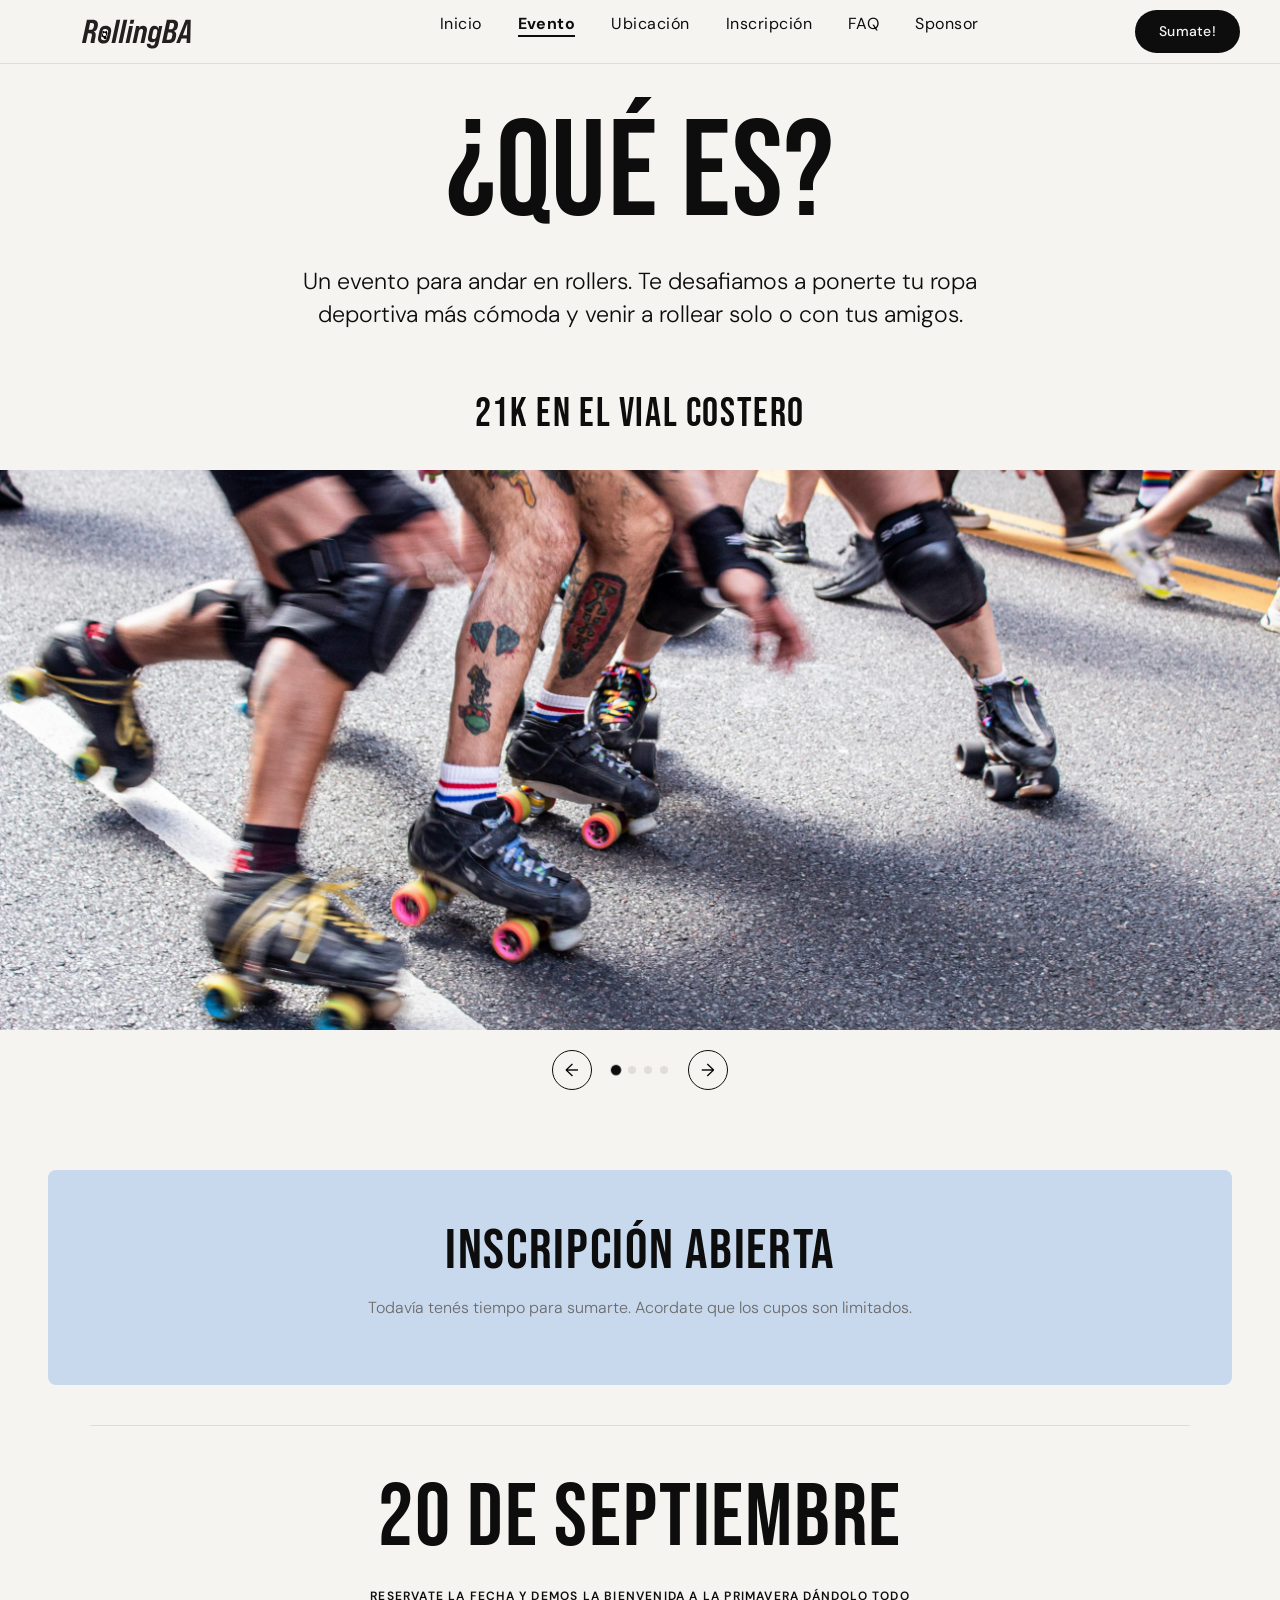
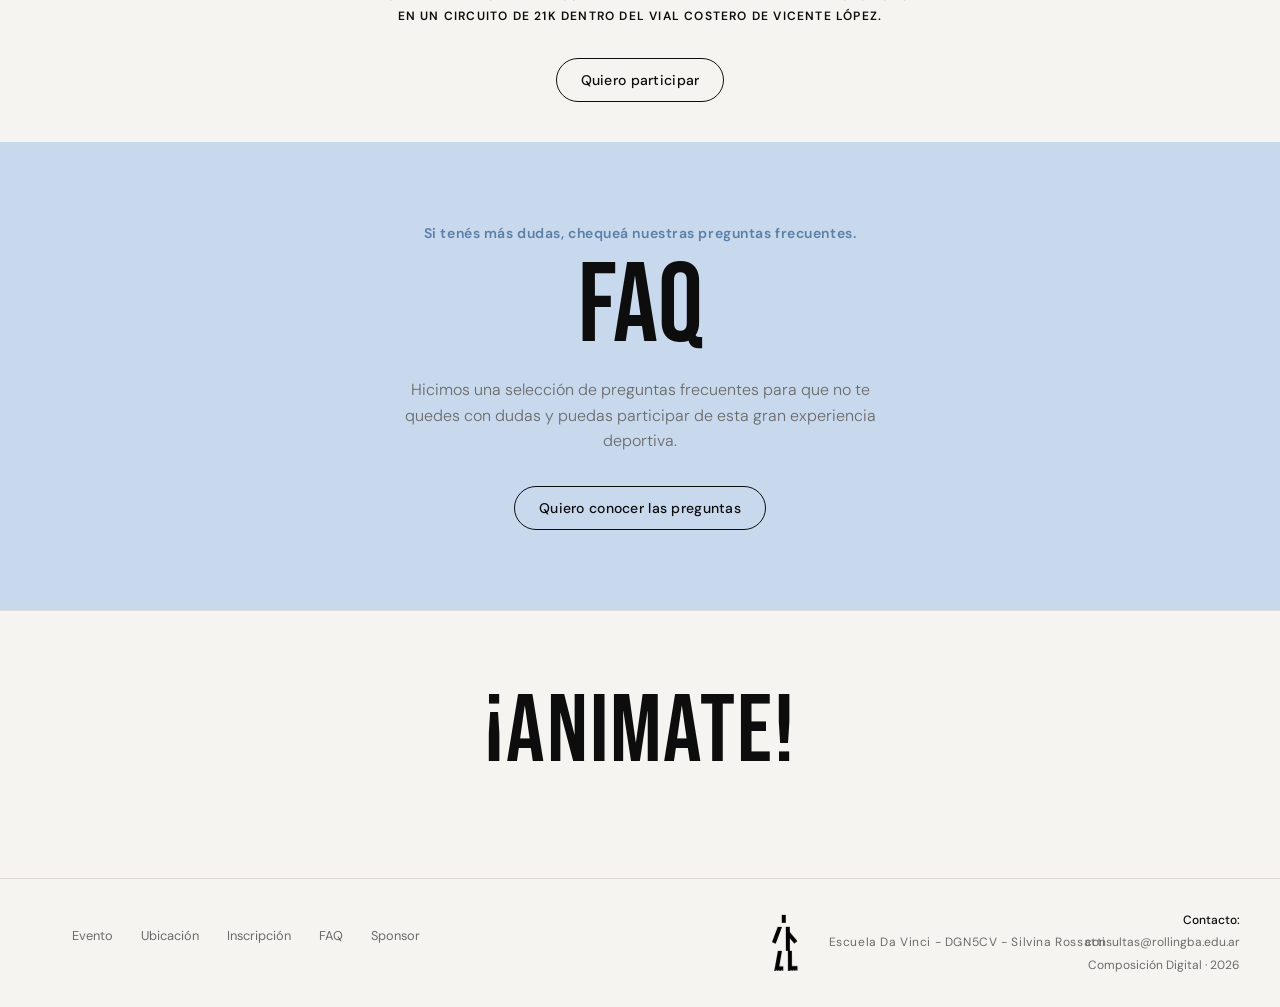
==== commit 7ee1ada2: "sponsor fixed" ====
--- a/secciones/evento.html
+++ b/secciones/evento.html
@@ -116,38 +116,5 @@
 
   <script src="https://cdn.jsdelivr.net/npm/bootstrap@5.3.3/dist/js/bootstrap.bundle.min.js"></script>
   <script src="../js/main.js"></script>
-
-  <script>
-    (function () {
-      const track  = document.getElementById('galleryTrack');
-      const dots   = document.querySelectorAll('.gallery-dot');
-      const prev   = document.getElementById('galleryPrev');
-      const next   = document.getElementById('galleryNext');
-      if (!track) return;
-
-      let current = 0;
-      const total = track.children.length;
-
-      function goTo(idx) {
-        current = (idx + total) % total;
-        track.style.transform = 'translateX(-' + (current * 100) + '%)';
-        dots.forEach((d, i) => d.classList.toggle('active', i === current));
-      }
-
-      prev && prev.addEventListener('click', () => goTo(current - 1));
-      next && next.addEventListener('click', () => goTo(current + 1));
-      dots.forEach((d, i) => d.addEventListener('click', () => goTo(i)));
-
-      // Touch / swipe support
-      let startX = null;
-      track.addEventListener('touchstart', e => { startX = e.touches[0].clientX; }, { passive: true });
-      track.addEventListener('touchend', e => {
-        if (startX === null) return;
-        const diff = startX - e.changedTouches[0].clientX;
-        if (Math.abs(diff) > 40) goTo(diff > 0 ? current + 1 : current - 1);
-        startX = null;
-      });
-    })();
-  </script>
 </body>
 </html>
--- a/css/styles.css
+++ b/css/styles.css
@@ -1263,7 +1263,6 @@
     padding: 3rem 1.75rem 2.5rem;
     max-width: 100%;
     margin-left: 0;
-    margin-right: 2rem;
     text-align: center;
   }
   .sponsor-hero-text p { max-width: 100%; margin: 0 auto 2rem; }
@@ -1867,3 +1866,75 @@
 @media (max-width: 48rem) {
   .gallery-track-wrap { aspect-ratio: 4 / 3; }
 }
+
+/* ─── LUBRICANTE: ALIASES PARA CLASES LEGACY ─── */
+.lubricante-specs { margin-top: 2rem; display: flex; flex-direction: column; gap: 0; text-align: left; }
+.lubricante-spec { display: flex; justify-content: space-between; align-items: baseline; padding: 0.875rem 0; border-bottom: 0.0625rem solid var(--border); font-size: 0.9rem; }
+.lubricante-spec:first-child { border-top: 0.0625rem solid var(--border); }
+
+/* ─── SPONSOR HERO: RESPONSIVE FIX (Bootstrap col + 3D viewer) ─── */
+
+/* Desktop: hero usa grid nativo */
+.sponsor-hero {
+  padding-top: 4rem;
+  display: grid;
+  grid-template-columns: 1fr 1fr;
+  align-items: stretch;
+  min-height: 100vh;
+  overflow: hidden;
+}
+
+/* El viewer ocupa toda la altura del grid en desktop */
+.sponsor-viewer-wrap {
+  position: relative;
+  width: 100%;
+  height: 100%;
+  min-height: 28rem;
+  background: #f0ede8;
+  display: flex;
+  align-items: center;
+  justify-content: center;
+  overflow: hidden;
+}
+
+/* Tablet: columna única, viewer acotado */
+@media (max-width: 59.9375rem) {
+  .sponsor-hero {
+    grid-template-columns: 1fr;
+    min-height: unset;
+    padding-top: 3.75rem;
+  }
+  .sponsor-hero-text {
+    padding: 3rem 1.75rem 2.5rem;
+    max-width: 100%;
+    margin-left: 0;
+    text-align: center;
+  }
+  .sponsor-viewer-wrap {
+    height: 55vw;
+    min-height: 18rem;
+    max-height: 28rem;
+  }
+}
+
+/* Mobile */
+@media (max-width: 31.25rem) {
+  .sponsor-hero {
+    grid-template-columns: 1fr;
+    padding-top: 3.25rem;
+  }
+  .sponsor-hero-text {
+    padding: 2.5rem 1rem 2rem;
+    max-width: 100%;
+    margin-left: 0;
+    text-align: center;
+  }
+  .sponsor-viewer-wrap {
+    height: 75vw;
+    min-height: 14rem;
+    max-height: 20rem;
+  }
+}
+
+/* ─── CART TOGGLE EN NAV ─── */
+nav .d-flex { flex-shrink: 0; }
